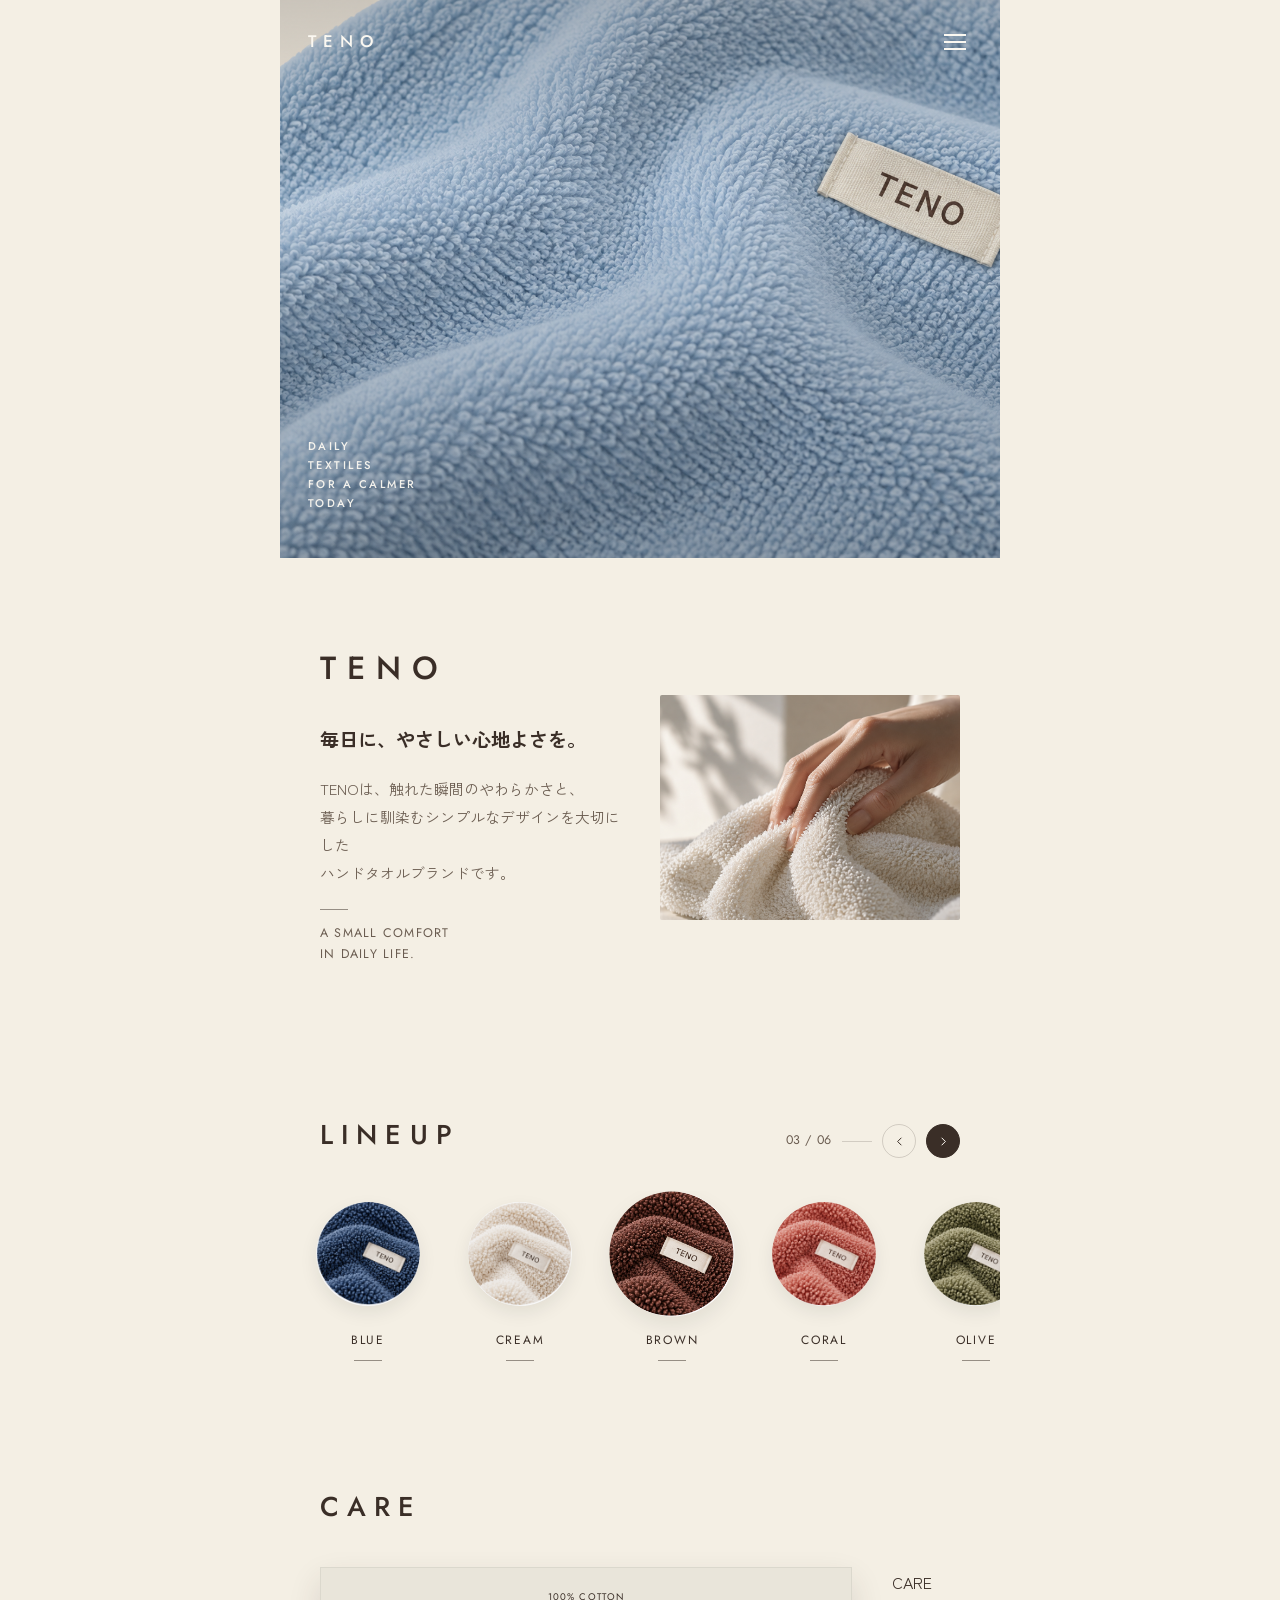
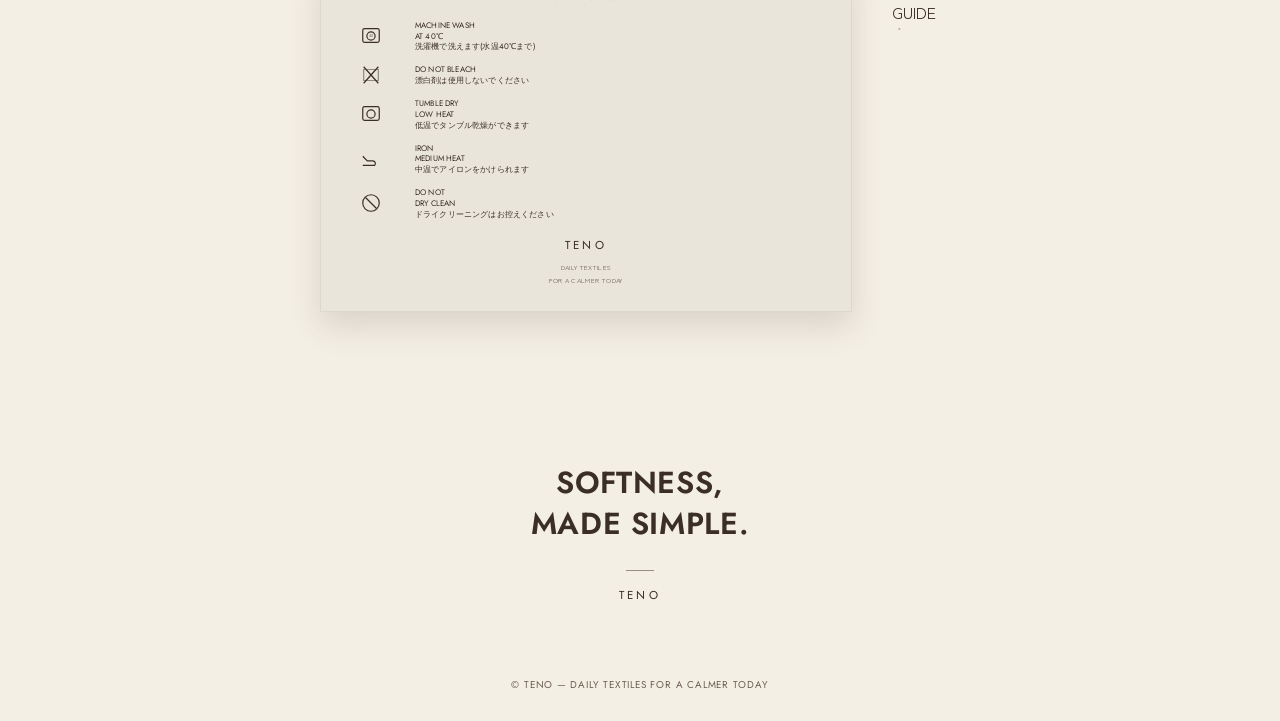
==== index.html @ 8389c8cd "Add files via upload" ====
<!DOCTYPE html>
<html lang="ja">
<head>
<meta charset="UTF-8">
<meta name="viewport" content="width=device-width, initial-scale=1.0">
<title>TENO | DAILY TEXTILES FOR A CALMER TODAY</title>
<link rel="preconnect" href="https://fonts.googleapis.com">
<link rel="preconnect" href="https://fonts.gstatic.com" crossorigin>
<link href="https://fonts.googleapis.com/css2?family=Zen+Kaku+Gothic+New:wght@400;500;700&family=Jost:wght@400;500;600&display=swap" rel="stylesheet">
<link rel="stylesheet" href="style.css">
</head>
<body>

<div class="wrap">

  <!-- HEADER -->
  <header class="site">
    <div class="logo">TENO</div>
    <button class="menu-btn" aria-label="メニューを開く">
      <span></span><span></span><span></span>
    </button>
  </header>

  <!-- HERO -->
  <section class="hero" role="img" aria-label="ブルーのタオルの質感写真">
    <div class="hero-copy">
      <p class="eyebrow-en">DAILY<br>TEXTILES<br>FOR A CALMER<br>TODAY</p>
    </div>
  </section>

  <!-- INTRO -->
  <section class="intro reveal">
    <div>
      <h1>TENO</h1>
      <p class="jp-lead">毎日に、やさしい心地よさを。</p>
      <p class="desc">TENOは、触れた瞬間のやわらかさと、<br>
        暮らしに馴染むシンプルなデザインを大切にした<br>ハンドタオルブランドです。</p>
      <div class="rule"></div>
      <p class="closing-en">A SMALL COMFORT<br>IN DAILY LIFE.</p>
    </div>
    <div class="intro-media">
      <div class="intro-photo" role="img" aria-label="タオルに手を添えている写真"></div>
    </div>
  </section>

  <!-- LINEUP -->
  <section class="lineup">
    <div class="lineup-head reveal">
      <h2>LINEUP</h2>
      <div class="lineup-nav">
        <span class="lineup-count" id="lineupCount">01 / 04</span>
        <span class="nav-dash"></span>
        <button class="nav-btn prev" id="prevBtn" aria-label="前の商品">
          <svg viewBox="0 0 24 24" fill="none" stroke="currentColor" stroke-width="1.6"><path d="M15 6l-6 6 6 6"/></svg>
        </button>
        <button class="nav-btn next" id="nextBtn" aria-label="次の商品">
          <svg viewBox="0 0 24 24" fill="none" stroke="currentColor" stroke-width="1.6"><path d="M9 6l6 6-6 6"/></svg>
        </button>
      </div>
    </div>

    <div class="lineup-track" id="lineupTrack">
      <div class="lineup-item active" data-index="0">
        <div class="swatch" style="background-image:url(image/blue.png)"></div>
        <div class="name">BLUE</div>
        <div class="rule"></div>
      </div>
      <div class="lineup-item" data-index="1">
        <div class="swatch" style="background-image:url(image/cream.png)"></div>
        <div class="name">CREAM</div>
        <div class="rule"></div>
      </div>
      <div class="lineup-item" data-index="2">
        <div class="swatch" style="background-image:url(image/brown.png)"></div>
        <div class="name">BROWN</div>
        <div class="rule"></div>
      </div>
      <div class="lineup-item" data-index="3">
        <div class="swatch" style="background-image:url(image/coral.png)"></div>
        <div class="name">CORAL</div>
        <div class="rule"></div>
      </div>
        <div class="lineup-item" data-index="4">
        <div class="swatch" style="background-image:url(image/olive.png)"></div>
        <div class="name">OLIVE</div>
        <div class="rule"></div>
      </div>
        <div class="lineup-item" data-index="5">
        <div class="swatch" style="background-image:url(image/yellow.png)"></div>
        <div class="name">YELLOW</div>
        <div class="rule"></div>
      </div>

    </div>
  </section>

  <!-- CARE -->
  <section class="care">
    <div class="care-head reveal">
      <h2>CARE</h2>
    </div>

    <div class="care-body reveal">
      <div class="wash-tag">
        <div class="cotton">100% COTTON</div>

        <div class="wash-row">
          <svg viewBox="0 0 24 24" fill="none" stroke="currentColor" stroke-width="1.3"><rect x="3" y="4" width="18" height="15" rx="2"/><circle cx="12" cy="12" r="4.5"/><text x="12" y="13.5" font-size="4.5" text-anchor="middle" fill="currentColor" stroke="none">40</text></svg>
          <div class="wtext">MACHINE WASH<br>AT 40℃<br>洗濯機で洗えます(水温40℃まで)</div>
        </div>
        <div class="wash-row">
          <svg viewBox="0 0 24 24" fill="none" stroke="currentColor" stroke-width="1.3"><path d="M4 3l16 18M20 3L4 21"/><path d="M4 6h16v12H4z" opacity="0.5"/></svg>
          <div class="wtext">DO NOT BLEACH<br>漂白剤は使用しないでください</div>
        </div>
        <div class="wash-row">
          <svg viewBox="0 0 24 24" fill="none" stroke="currentColor" stroke-width="1.3"><rect x="3" y="4" width="18" height="15" rx="2"/><circle cx="12" cy="12" r="4.5"/></svg>
          <div class="wtext">TUMBLE DRY<br>LOW HEAT<br>低温でタンブル乾燥ができます</div>
        </div>
        <div class="wash-row">
          <svg viewBox="0 0 24 24" fill="none" stroke="currentColor" stroke-width="1.3"><path d="M3 19h13a3 3 0 0 0-2-5H8L3 9"/></svg>
          <div class="wtext">IRON<br>MEDIUM HEAT<br>中温でアイロンをかけられます</div>
        </div>
        <div class="wash-row">
          <svg viewBox="0 0 24 24" fill="none" stroke="currentColor" stroke-width="1.3"><circle cx="12" cy="12" r="9"/><path d="M6 6l12 12"/></svg>
          <div class="wtext">DO NOT<br>DRY CLEAN<br>ドライクリーニングはお控えください</div>
        </div>

        <div class="brand">
          <div class="b1">TENO</div>
          <div class="b2">DAILY TEXTILES<br>FOR A CALMER TODAY</div>
        </div>
      </div>

    <a class="care-guide reveal" href="#">
      CARE GUIDE
      <svg viewBox="0 0 24 24" fill="none" stroke="currentColor" stroke-width="1.6"><path d="M5 12h14M13 6l6 6-6 6"/></svg>
    </a>
  </section>

  <!-- CLOSING -->
  <section class="closing reveal">
    <h2>SOFTNESS,<br>MADE SIMPLE.</h2>
    <div class="rule" style="margin:0 auto 14px;"></div>
    <p class="foot-brand"><span class="b">TENO</span></p>
  </section>

  <footer class="legal">© TENO — DAILY TEXTILES FOR A CALMER TODAY</footer>
</div>

</body>
<script src="script.js"></script>

</html>
---- style.css ----
/* ============ TOKENS ============ */
  :root{
    --cream:      #F4EFE4;
    --cream-2:    #ECE4D3;
    --ink:        #3A2E27;
    --ink-soft:   #6B5D51;
    --blue:       #9DB7D1;
    --blue-deep:  #7C9DBE;
    --brown:      #6B4A38;
    --stripe-navy:#232C3B;
    --paper:      #FBF8F1;
    --line:       rgba(58,46,39,0.18);

    --font-display: 'Jost', sans-serif;
    --font-jp: 'Zen Kaku Gothic New', 'Jost', sans-serif;

    --wave-shift: 0px;
    color-scheme: light dark;
  }

  /* Brand identity is intentional and stays constant across OS themes;
     we still declare tokens under dark scheme per platform convention,
     and pin an explicit page background either way. */
  @media (prefers-color-scheme: dark){
    :root:not([data-theme="light"]){
      --cream:      #F4EFE4;
      --cream-2:    #ECE4D3;
      --ink:        #3A2E27;
      --paper:      #FBF8F1;
    }
  }
  :root[data-theme="dark"]{
    --cream:      #F4EFE4;
    --cream-2:    #ECE4D3;
    --ink:        #3A2E27;
    --paper:      #FBF8F1;
  }

  *{ box-sizing: border-box; }
  html{ scroll-behavior: smooth; }
  @media (prefers-reduced-motion: reduce){
    html{ scroll-behavior: auto; }
  }

  body{
    margin:0;
    background: var(--cream);
    color: var(--ink);
    font-family: var(--font-jp);
    line-height: 1.9;
    overflow-x: hidden;
  }

  img, svg{ max-width:100%; display:block; }

  .wrap{
    max-width: 560px;
    margin: 0 auto;
    position: relative;
  }

  a{ color: inherit; text-decoration: none; }

  .eyebrow-en{
    font-family: var(--font-display);
    letter-spacing: 0.22em;
    font-size: 0.7rem;
    font-weight: 500;
  }

  /* ============ REVEAL ON SCROLL ============ */
  .reveal{
    opacity: 0;
    transform: translateY(18px);
    transition: opacity 0.8s ease, transform 0.8s ease;
  }
  .reveal.is-visible{
    opacity: 1;
    transform: translateY(0);
  }
  @media (prefers-reduced-motion: reduce){
    .reveal{ opacity:1; transform:none; transition:none; }
  }
  .reveal-stagger > *{
    opacity: 0;
    transform: translateY(12px);
    transition: opacity 0.6s ease, transform 0.6s ease;
  }
  .reveal-stagger.is-visible > *{
    opacity: 1;
    transform: translateY(0);
  }
  @media (prefers-reduced-motion: reduce){
    .reveal-stagger > *{ opacity:1; transform:none; transition:none; }
  }

  /* ============ HEADER ============ */
  header.site{
    position: absolute;
    top: 0; left: 0; right: 0;
    z-index: 5;
    display:flex;
    align-items:center;
    justify-content: space-between;
    padding: 26px 28px;
  }
  .logo{
    font-family: var(--font-display);
    letter-spacing: 0.42em;
    font-size: 1.05rem;
    font-weight: 500;
    color: var(--paper);
  }
  .menu-btn{
    display:flex;
    flex-direction: column;
    gap: 5px;
    background:none;
    border:none;
    cursor:pointer;
    padding: 6px;
  }
  .menu-btn span{
    width: 22px;
    height: 2px;
    background: var(--paper);
    display:block;
  }

  /* ============ HERO ============ */
  .hero{
    position: relative;
    height: 62vh;
    min-height: 420px;
    overflow: hidden;
    background: url(image/hero.png) center/cover;
  }
  .hero::after{
    content:"";
    position:absolute; inset:0;
    background: linear-gradient(180deg, rgba(0,0,0,0.18) 0%, rgba(0,0,0,0.02) 35%, rgba(0,0,0,0.22) 100%);
  }
  .hero-copy{
    position:absolute;
    left: 28px;
    bottom: 34px;
    z-index: 2;
    color: var(--paper);
  }
  .hero-copy .eyebrow-en{
    line-height: 1.7;
    opacity: 0.95;
  }
  .hero-tag{
    position:absolute;
    right: 30px;
    top: 40%;
    z-index: 2;
    background: var(--paper);
    color: var(--ink);
    padding: 10px 22px;
    font-family: var(--font-display);
    letter-spacing: 0.3em;
    font-size: 0.78rem;
    box-shadow: 0 10px 24px rgba(0,0,0,0.22);
    transform: rotate(-6deg);
  }

  /* ============ INTRO ============ */
  .intro{
    padding: 56px 28px 48px;
  }
  .intro h1{
    font-family: var(--font-display);
    letter-spacing: 0.34em;
    font-size: 2rem;
    font-weight: 500;
    margin: 0 0 22px;
  }
  .intro .jp-lead{
    font-size: 1.2rem;
    font-weight: 700;
    margin: 0 0 18px;
  }
  .intro p.desc{
    font-size: 0.92rem;
    color: var(--ink-soft);
    margin: 0 0 22px;
    max-width: 50ch;
  }
  .rule{
    width: 28px;
    height: 1px;
    background: var(--ink);
    margin: 0 0 4px;
    opacity: 0.5;
  }
  .intro .closing-en{
    font-family: var(--font-display);
    font-size: 0.78rem;
    letter-spacing: 0.1em;
    color: var(--ink-soft);
    line-height: 1.7;
  }
  .intro-media{
    margin-top: 34px;
    position: relative;
  }
  .intro-photo{
    aspect-ratio: 4/3;
    border-radius: 2px;
    background: url(image/hand.png) center/cover;
  }
  .intro-photo::before{
    content:"";
  }

  /* ============ LINEUP ============ */
  .lineup{
    padding: 52px 0 40px;
  }
  .lineup-head{
    display:flex;
    align-items: baseline;
    justify-content: space-between;
    padding: 0 28px;
    margin-bottom: 30px;
  }
  .lineup h2, .care h2{
    font-family: var(--font-display);
    letter-spacing: 0.3em;
    font-size: 1.7rem;
    font-weight: 500;
    margin: 0;
  }
  .lineup-nav{
    display:flex;
    align-items:center;
    gap: 10px;
  }
  .lineup-count{
    font-family: var(--font-display);
    font-size: 0.78rem;
    letter-spacing: 0.05em;
    color: var(--ink-soft);
    min-width: 46px;
  }
  .nav-dash{
    width: 30px; height: 1px;
    background: var(--line);
  }
  .nav-btn{
    width: 34px; height: 34px;
    border-radius: 50%;
    border: 1px solid var(--line);
    background: transparent;
    display:flex; align-items:center; justify-content:center;
    cursor:pointer;
    color: var(--ink);
    transition: background 0.2s ease, color 0.2s ease, border-color 0.2s ease;
  }
  .nav-btn.next{
    background: var(--ink);
    border-color: var(--ink);
    color: var(--paper);
  }
  .nav-btn:disabled{ opacity: 0.35; cursor: default; }
  .nav-btn svg{ width: 15px; height: 15px; }

  .lineup-track{
    display:flex;
    gap: 34px;
    overflow-x: auto;
    padding: 4px 28px 10px;
    scrollbar-width: none;
    cursor: grab;
  }
  .lineup-track:active{ cursor: grabbing; }
  .lineup-track::-webkit-scrollbar{ display:none; }

  .lineup-item{
    flex: 0 0 auto;
    text-align:center;
    width: 118px;
  }
  .swatch{
    width: 118px;
    height: 118px;
    border-radius: 50%;
    position: relative;
    margin-bottom: 16px;
    transform: scale(0.88);
    filter: saturate(0.75) brightness(0.98);
    transition: transform 0.35s ease, filter 0.35s ease;
    overflow: hidden;
    box-shadow: 0 8px 20px rgba(0,0,0,0.08);
    background-size: cover;
    background-position: center;
    background-color: var(--cream-2); /* shows briefly while the photo loads */
  }
  .lineup-item.active .swatch{
    transform: scale(1.06);
    filter: saturate(1) brightness(1);
  }
  .lineup-item .name{
    font-family: var(--font-display);
    font-size: 0.75rem;
    letter-spacing: 0.14em;
  }
  .lineup-item .rule{ margin: 8px auto 0; }

  /* ============ CARE ============ */
  .care{
    padding: 58px 28px 60px;
  }
  .care-head{
    display:flex;
    justify-content: space-between;
    align-items: flex-start;
    margin-bottom: 34px;
    gap: 16px;
  }
  .care-head .jp-note{
    font-size: 0.92rem;
    text-align: right;
    line-height: 1.9;
  }
  .care-body{
    display:flex;
    gap: 22px;
    align-items: flex-start;
  }
  .wash-tag{
    flex: 0 0 532px;
    background: #E9E5DA;
    border: 1px solid rgba(0,0,0,0.06);
    padding: 20px 14px 24px;
    box-shadow: 0 14px 30px rgba(58,46,39,0.14);
  }
  .wash-tag .cotton{
    font-family: var(--font-display);
    font-size: 0.6rem;
    letter-spacing: 0.12em;
    text-align:center;
    margin-bottom: 14px;
  }
  .wash-row{
    display:flex;
    align-items:center;
    gap: 8px;
    margin-bottom: 12px;
  }
  .wash-row svg{ width: 72px; height: 22px; flex: 0 0 auto; }
  .wash-row .wtext{
    font-family: var(--font-display);
    font-size: 0.5rem;
    letter-spacing: 0.02em;
    line-height: 1.35;
  }
  .wash-tag .brand{
    text-align:center;
    margin-top: 16px;
  }
  .wash-tag .brand .b1{
    font-family: var(--font-display);
    letter-spacing: 0.28em;
    font-size: 0.72rem;
  }
  .wash-tag .brand .b2{
    font-size: 0.42rem;
    letter-spacing: 0.05em;
    color: var(--ink-soft);
    margin-top: 4px;
  }

  .care-guide svg{ width: 14px; height: 4px; }

  /* ============ CLOSING  ============ */
  .closing{
    position: relative;
    padding: 70px 28px 0;
    text-align: center;
    overflow: hidden;
  }
  .closing h2{
    font-family: var(--font-display);
    font-weight: 600;
    letter-spacing: 0.02em;
    font-size: 1.9rem;
    line-height: 1.35;
    margin: 0 0 26px;
  }
  .closing .foot-brand{
    font-family: var(--font-display);
    font-size: 0.72rem;
    letter-spacing: 0.14em;
    color: var(--ink-soft);
  }
  .closing .foot-brand .b{
    letter-spacing: 0.3em;
    display:block;
    margin-bottom: 6px;
    color: var(--ink);
  }

  footer.legal{
    background: var(--cream);
    text-align:center;
    padding: 58px 0 26px;
    font-family: var(--font-display);
    font-size: 0.62rem;
    letter-spacing: 0.08em;
    color: var(--ink-soft);
  }

  @media (min-width: 720px){
    .wrap{ max-width: 720px; }
    .intro{ display:grid; grid-template-columns: 1fr 1fr; gap: 40px; align-items:center; padding: 80px 40px; }
    .intro-media{ margin-top:0; }
    .lineup-head, .lineup-track, .scroll-hint{ padding-left: 40px; padding-right: 40px; }
    .care{ padding: 70px 40px 80px; }
    .care-body{ gap: 40px; }
  }
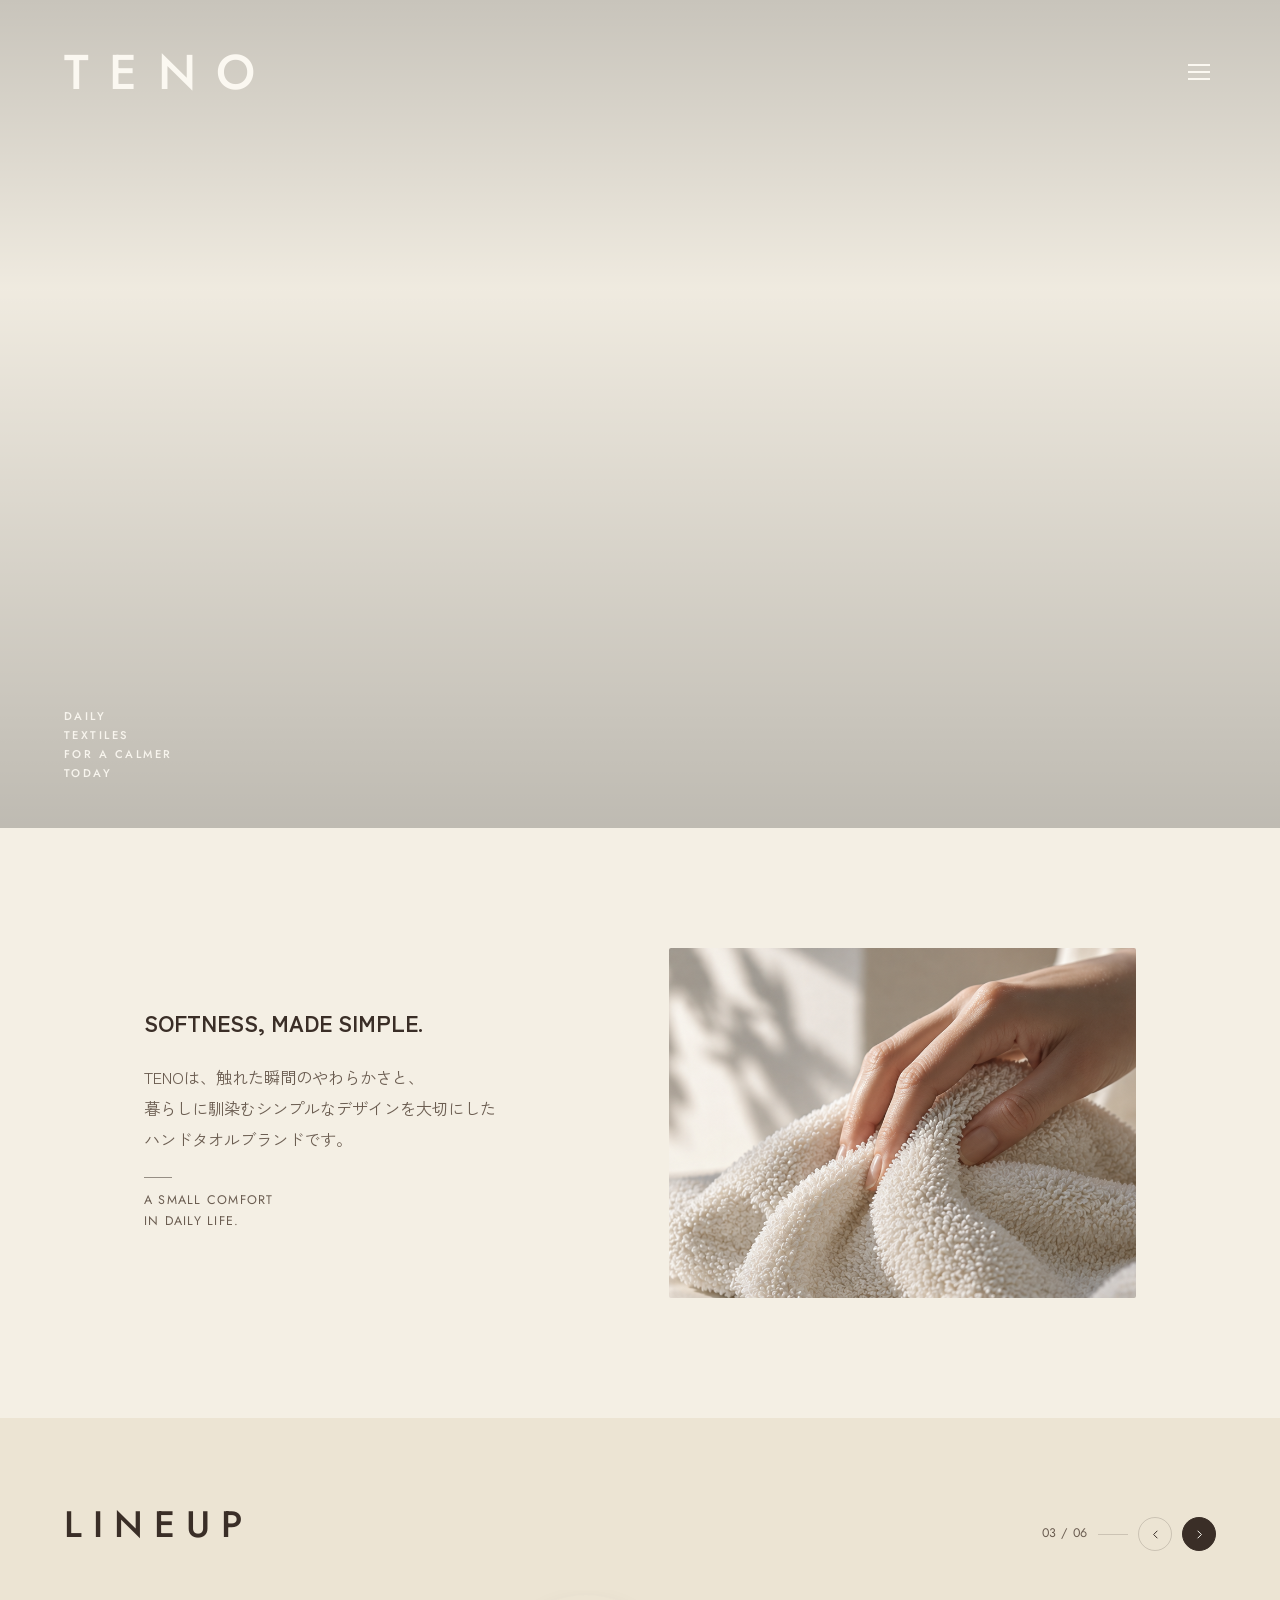
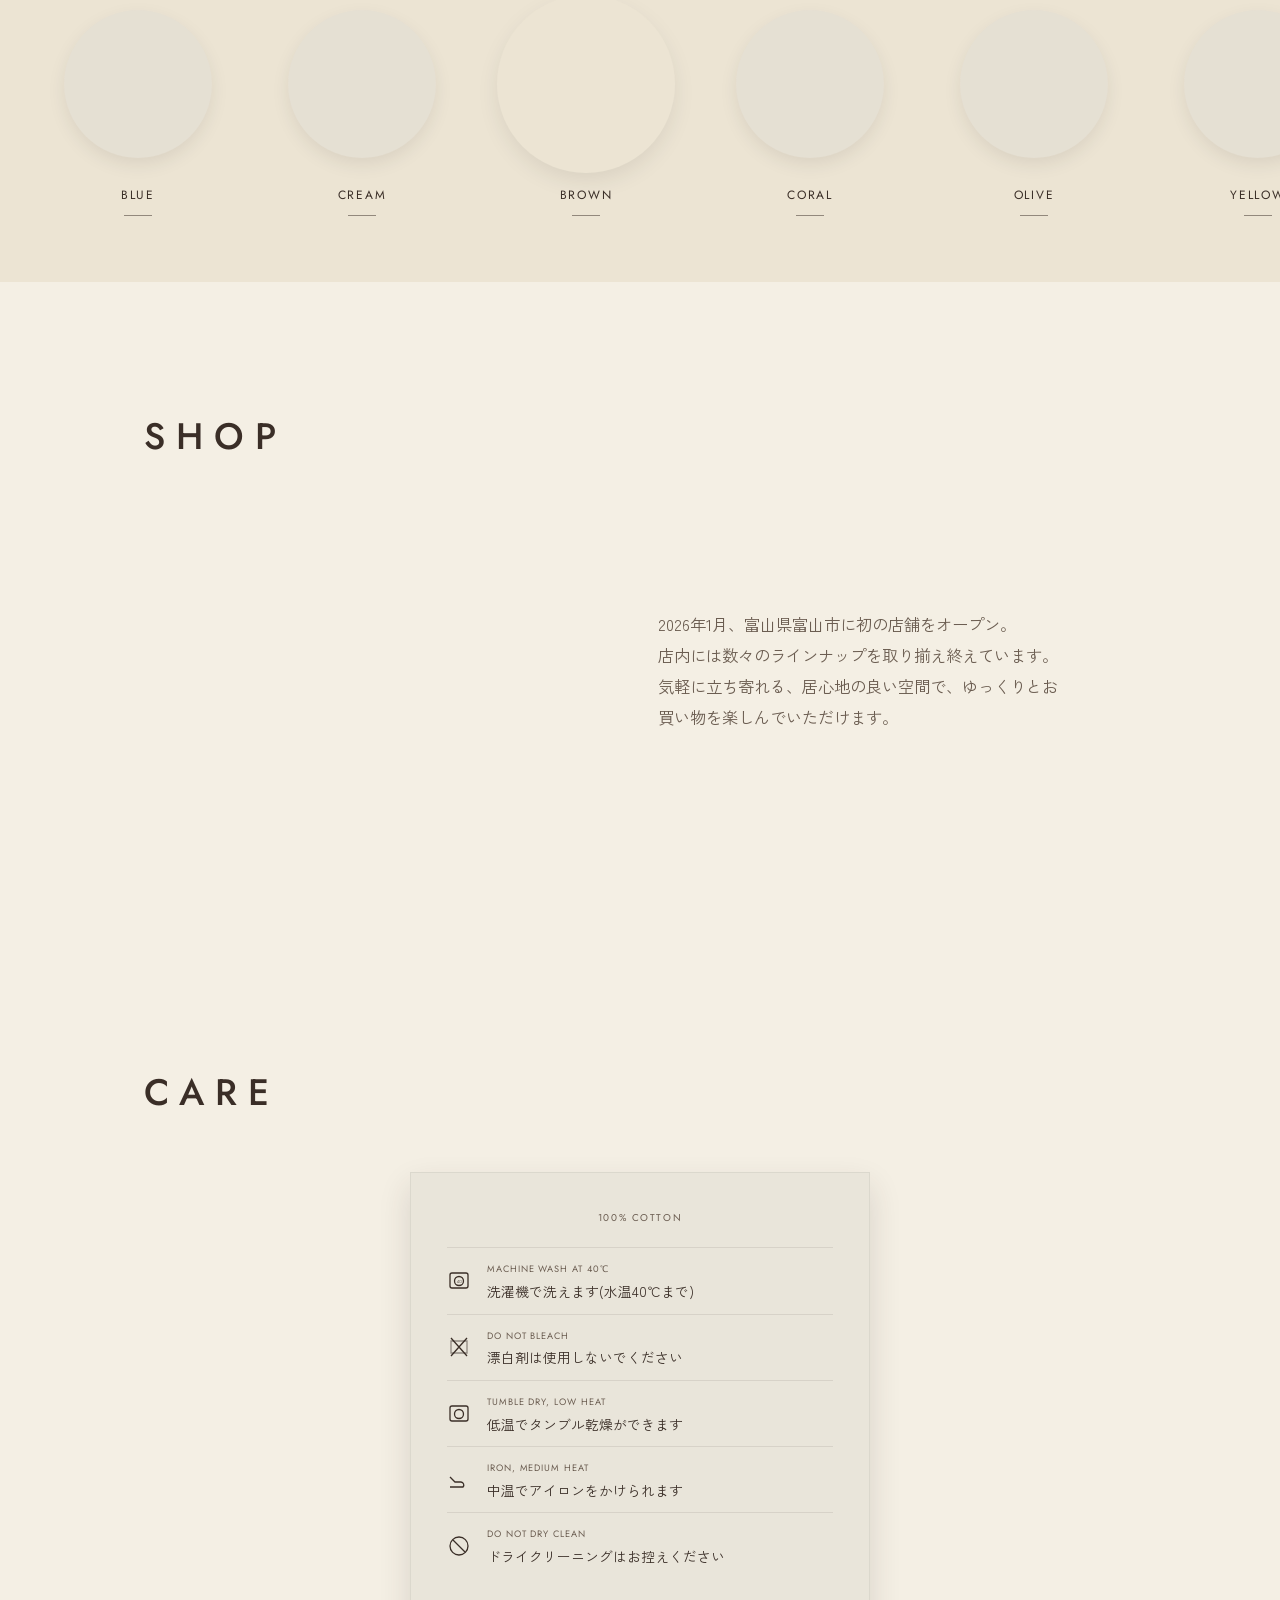
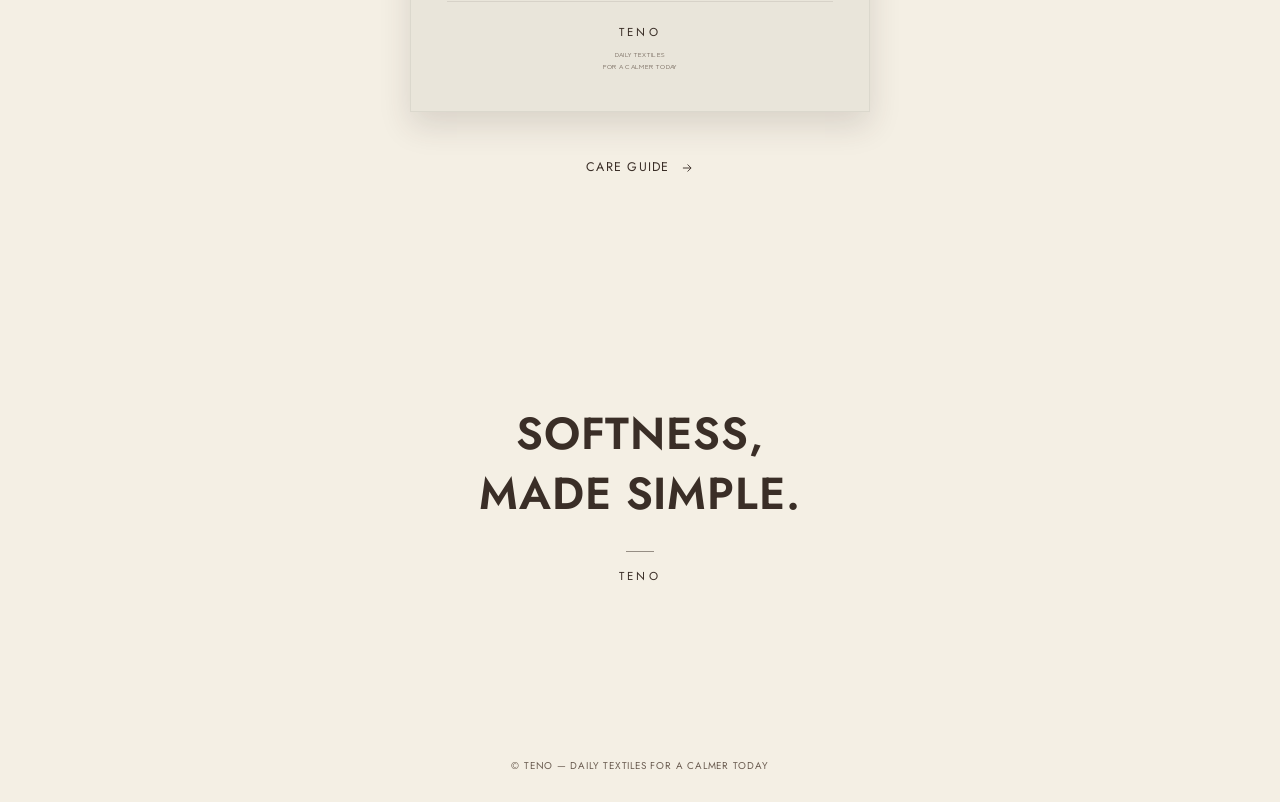
==== commit 748e57c3: "Add files via upload" ====
--- a/index.html
+++ b/index.html
@@ -1,17 +1,19 @@
 <!DOCTYPE html>
 <html lang="ja">
+
 <head>
-<meta charset="UTF-8">
-<meta name="viewport" content="width=device-width, initial-scale=1.0">
-<title>TENO | DAILY TEXTILES FOR A CALMER TODAY</title>
-<link rel="preconnect" href="https://fonts.googleapis.com">
-<link rel="preconnect" href="https://fonts.gstatic.com" crossorigin>
-<link href="https://fonts.googleapis.com/css2?family=Zen+Kaku+Gothic+New:wght@400;500;700&family=Jost:wght@400;500;600&display=swap" rel="stylesheet">
-<link rel="stylesheet" href="style.css">
+  <meta charset="UTF-8">
+  <meta name="viewport" content="width=device-width, initial-scale=1.0">
+  <title>TENO | DAILY TEXTILES FOR A CALMER TODAY</title>
+  <link rel="preconnect" href="https://fonts.googleapis.com">
+  <link rel="preconnect" href="https://fonts.gstatic.com" crossorigin>
+  <link
+    href="https://fonts.googleapis.com/css2?family=Zen+Kaku+Gothic+New:wght@400;500;700&family=Jost:wght@400;500;600&display=swap"
+    rel="stylesheet">
+  <link rel="stylesheet" href="style.css">
 </head>
+
 <body>
-
-<div class="wrap">
 
   <!-- HEADER -->
   <header class="site">
@@ -30,16 +32,17 @@
 
   <!-- INTRO -->
   <section class="intro reveal">
-    <div>
-      <h1>TENO</h1>
-      <p class="jp-lead">毎日に、やさしい心地よさを。</p>
-      <p class="desc">TENOは、触れた瞬間のやわらかさと、<br>
-        暮らしに馴染むシンプルなデザインを大切にした<br>ハンドタオルブランドです。</p>
-      <div class="rule"></div>
-      <p class="closing-en">A SMALL COMFORT<br>IN DAILY LIFE.</p>
-    </div>
-    <div class="intro-media">
-      <div class="intro-photo" role="img" aria-label="タオルに手を添えている写真"></div>
+    <div class="inner intro-inner">
+      <div>
+        <p class="jp-lead">SOFTNESS, MADE SIMPLE.</p>
+        <p class="desc">TENOは、触れた瞬間のやわらかさと、<br>
+          暮らしに馴染むシンプルなデザインを大切にした<br>ハンドタオルブランドです。</p>
+        <div class="rule"></div>
+        <p class="closing-en">A SMALL COMFORT<br>IN DAILY LIFE.</p>
+      </div>
+      <div class="intro-media">
+        <div class="intro-photo" role="img" aria-label="タオルに手を添えている写真"></div>
+      </div>
     </div>
   </section>
 
@@ -51,103 +54,149 @@
         <span class="lineup-count" id="lineupCount">01 / 04</span>
         <span class="nav-dash"></span>
         <button class="nav-btn prev" id="prevBtn" aria-label="前の商品">
-          <svg viewBox="0 0 24 24" fill="none" stroke="currentColor" stroke-width="1.6"><path d="M15 6l-6 6 6 6"/></svg>
+          <svg viewBox="0 0 24 24" fill="none" stroke="currentColor" stroke-width="1.6">
+            <path d="M15 6l-6 6 6 6" />
+          </svg>
         </button>
         <button class="nav-btn next" id="nextBtn" aria-label="次の商品">
-          <svg viewBox="0 0 24 24" fill="none" stroke="currentColor" stroke-width="1.6"><path d="M9 6l6 6-6 6"/></svg>
+          <svg viewBox="0 0 24 24" fill="none" stroke="currentColor" stroke-width="1.6">
+            <path d="M9 6l6 6-6 6" />
+          </svg>
         </button>
       </div>
     </div>
 
     <div class="lineup-track" id="lineupTrack">
       <div class="lineup-item active" data-index="0">
-        <div class="swatch" style="background-image:url(image/blue.png)"></div>
+        <div class="swatch" style="background-image:url(image/blue2.png)"></div>
         <div class="name">BLUE</div>
         <div class="rule"></div>
       </div>
       <div class="lineup-item" data-index="1">
-        <div class="swatch" style="background-image:url(image/cream.png)"></div>
+        <div class="swatch" style="background-image:url(image/cream2.png)"></div>
         <div class="name">CREAM</div>
         <div class="rule"></div>
       </div>
       <div class="lineup-item" data-index="2">
-        <div class="swatch" style="background-image:url(image/brown.png)"></div>
+        <div class="swatch" style="background-image:url(image/brown2.png)"></div>
         <div class="name">BROWN</div>
         <div class="rule"></div>
       </div>
       <div class="lineup-item" data-index="3">
-        <div class="swatch" style="background-image:url(image/coral.png)"></div>
+        <div class="swatch" style="background-image:url(image/pink2.png)"></div>
         <div class="name">CORAL</div>
         <div class="rule"></div>
       </div>
-        <div class="lineup-item" data-index="4">
-        <div class="swatch" style="background-image:url(image/olive.png)"></div>
+      <div class="lineup-item" data-index="4">
+        <div class="swatch" style="background-image:url(image/olive2.png)"></div>
         <div class="name">OLIVE</div>
         <div class="rule"></div>
       </div>
-        <div class="lineup-item" data-index="5">
-        <div class="swatch" style="background-image:url(image/yellow.png)"></div>
+      <div class="lineup-item" data-index="5">
+        <div class="swatch" style="background-image:url(image/yellow2.png)"></div>
         <div class="name">YELLOW</div>
         <div class="rule"></div>
       </div>
-
+    </div>
+  </section>
+
+    <!-- SHOP -->
+  <section class="shop reveal">
+    <div class="inner">
+      <div class="shop-head">
+        <h2>SHOP</h2>
+      </div>
+      <div class="shop-inner">
+        <div class="shop-media">
+          <div class="shop-photo" role="img" aria-label="富山店内の写真"></div>
+        </div>
+        <div class="shop-copy">
+          <p class="desc">2026年1月、富山県富山市に初の店舗をオープン。<br>店内には数々のラインナップを取り揃え終えています。<br>気軽に立ち寄れる、居心地の良い空間で、ゆっくりとお買い物を楽しんでいただけます。</p>
+        </div>
+      </div>
     </div>
   </section>
 
   <!-- CARE -->
   <section class="care">
-    <div class="care-head reveal">
-      <h2>CARE</h2>
-    </div>
-
-    <div class="care-body reveal">
-      <div class="wash-tag">
-        <div class="cotton">100% COTTON</div>
-
-        <div class="wash-row">
-          <svg viewBox="0 0 24 24" fill="none" stroke="currentColor" stroke-width="1.3"><rect x="3" y="4" width="18" height="15" rx="2"/><circle cx="12" cy="12" r="4.5"/><text x="12" y="13.5" font-size="4.5" text-anchor="middle" fill="currentColor" stroke="none">40</text></svg>
-          <div class="wtext">MACHINE WASH<br>AT 40℃<br>洗濯機で洗えます(水温40℃まで)</div>
+    <div class="inner care-inner">
+      <div class="care-head reveal">
+        <h2>CARE</h2>
+      </div>
+
+      <div class="care-body reveal">
+        <div class="wash-tag">
+          <div class="cotton">100% COTTON</div>
+
+          <div class="wash-row">
+            <svg viewBox="0 0 24 24" fill="none" stroke="currentColor" stroke-width="1.3">
+              <rect x="3" y="4" width="18" height="15" rx="2" />
+              <circle cx="12" cy="12" r="4.5" /><text x="12" y="13.5" font-size="4.5" text-anchor="middle"
+                fill="currentColor" stroke="none">40</text>
+            </svg>
+            <div class="wtext"><span class="wtext-en">MACHINE WASH AT 40℃</span><span
+                class="wtext-jp">洗濯機で洗えます(水温40℃まで)</span></div>
+          </div>
+          <div class="wash-row">
+            <svg viewBox="0 0 24 24" fill="none" stroke="currentColor" stroke-width="1.3">
+              <path d="M4 3l16 18M20 3L4 21" />
+              <path d="M4 6h16v12H4z" opacity="0.5" />
+            </svg>
+            <div class="wtext"><span class="wtext-en">DO NOT BLEACH</span><span class="wtext-jp">漂白剤は使用しないでください</span>
+            </div>
+          </div>
+          <div class="wash-row">
+            <svg viewBox="0 0 24 24" fill="none" stroke="currentColor" stroke-width="1.3">
+              <rect x="3" y="4" width="18" height="15" rx="2" />
+              <circle cx="12" cy="12" r="4.5" />
+            </svg>
+            <div class="wtext"><span class="wtext-en">TUMBLE DRY, LOW HEAT</span><span
+                class="wtext-jp">低温でタンブル乾燥ができます</span></div>
+          </div>
+          <div class="wash-row">
+            <svg viewBox="0 0 24 24" fill="none" stroke="currentColor" stroke-width="1.3">
+              <path d="M3 19h13a3 3 0 0 0-2-5H8L3 9" />
+            </svg>
+            <div class="wtext"><span class="wtext-en">IRON, MEDIUM HEAT</span><span
+                class="wtext-jp">中温でアイロンをかけられます</span></div>
+          </div>
+          <div class="wash-row">
+            <svg viewBox="0 0 24 24" fill="none" stroke="currentColor" stroke-width="1.3">
+              <circle cx="12" cy="12" r="9" />
+              <path d="M6 6l12 12" />
+            </svg>
+            <div class="wtext"><span class="wtext-en">DO NOT DRY CLEAN</span><span
+                class="wtext-jp">ドライクリーニングはお控えください</span></div>
+          </div>
+
+          <div class="brand">
+            <div class="b1">TENO</div>
+            <div class="b2">DAILY TEXTILES<br>FOR A CALMER TODAY</div>
+          </div>
         </div>
-        <div class="wash-row">
-          <svg viewBox="0 0 24 24" fill="none" stroke="currentColor" stroke-width="1.3"><path d="M4 3l16 18M20 3L4 21"/><path d="M4 6h16v12H4z" opacity="0.5"/></svg>
-          <div class="wtext">DO NOT BLEACH<br>漂白剤は使用しないでください</div>
-        </div>
-        <div class="wash-row">
-          <svg viewBox="0 0 24 24" fill="none" stroke="currentColor" stroke-width="1.3"><rect x="3" y="4" width="18" height="15" rx="2"/><circle cx="12" cy="12" r="4.5"/></svg>
-          <div class="wtext">TUMBLE DRY<br>LOW HEAT<br>低温でタンブル乾燥ができます</div>
-        </div>
-        <div class="wash-row">
-          <svg viewBox="0 0 24 24" fill="none" stroke="currentColor" stroke-width="1.3"><path d="M3 19h13a3 3 0 0 0-2-5H8L3 9"/></svg>
-          <div class="wtext">IRON<br>MEDIUM HEAT<br>中温でアイロンをかけられます</div>
-        </div>
-        <div class="wash-row">
-          <svg viewBox="0 0 24 24" fill="none" stroke="currentColor" stroke-width="1.3"><circle cx="12" cy="12" r="9"/><path d="M6 6l12 12"/></svg>
-          <div class="wtext">DO NOT<br>DRY CLEAN<br>ドライクリーニングはお控えください</div>
-        </div>
-
-        <div class="brand">
-          <div class="b1">TENO</div>
-          <div class="b2">DAILY TEXTILES<br>FOR A CALMER TODAY</div>
-        </div>
-      </div>
-
-    <a class="care-guide reveal" href="#">
-      CARE GUIDE
-      <svg viewBox="0 0 24 24" fill="none" stroke="currentColor" stroke-width="1.6"><path d="M5 12h14M13 6l6 6-6 6"/></svg>
-    </a>
+
+        <a class="care-guide reveal" href="#">
+          CARE GUIDE
+          <svg viewBox="0 0 24 24" fill="none" stroke="currentColor" stroke-width="1.6">
+            <path d="M5 12h14M13 6l6 6-6 6" />
+          </svg>
+        </a>
+      </div>
+    </div>
   </section>
 
   <!-- CLOSING -->
   <section class="closing reveal">
-    <h2>SOFTNESS,<br>MADE SIMPLE.</h2>
-    <div class="rule" style="margin:0 auto 14px;"></div>
-    <p class="foot-brand"><span class="b">TENO</span></p>
+    <div class="inner closing-inner">
+      <h2>SOFTNESS,<br>MADE SIMPLE.</h2>
+      <div class="rule" style="margin:0 auto 14px;"></div>
+      <p class="foot-brand"><span class="b">TENO</span></p>
+    </div>
   </section>
 
   <footer class="legal">© TENO — DAILY TEXTILES FOR A CALMER TODAY</footer>
-</div>
 
 </body>
 <script src="script.js"></script>
 
-</html>
+</html>
--- a/style.css
+++ b/style.css
@@ -15,7 +15,16 @@
     --font-jp: 'Zen Kaku Gothic New', 'Jost', sans-serif;
 
     --wave-shift: 0px;
+    --edge-pad: 28px;
+    --content-max: 600px;
     color-scheme: light dark;
+  }
+
+  @media (min-width: 720px){
+    :root{ --edge-pad: 48px; --content-max: 860px; }
+  }
+  @media (min-width: 1080px){
+    :root{ --edge-pad: 64px; --content-max: 1120px; }
   }
 
   /* Brand identity is intentional and stays constant across OS themes;
@@ -53,10 +62,11 @@
 
   img, svg{ max-width:100%; display:block; }
 
-  .wrap{
-    max-width: 560px;
+  .inner{
+    max-width: var(--content-max);
     margin: 0 auto;
-    position: relative;
+    padding-left: var(--edge-pad);
+    padding-right: var(--edge-pad);
   }
 
   a{ color: inherit; text-decoration: none; }
@@ -102,12 +112,12 @@
     display:flex;
     align-items:center;
     justify-content: space-between;
-    padding: 26px 28px;
+    padding: 26px var(--edge-pad);
   }
   .logo{
     font-family: var(--font-display);
     letter-spacing: 0.42em;
-    font-size: 1.05rem;
+    font-size: 3.05rem;
     font-weight: 500;
     color: var(--paper);
   }
@@ -128,13 +138,14 @@
   }
 
   /* ============ HERO ============ */
-  .hero{
-    position: relative;
-    height: 62vh;
-    min-height: 420px;
-    overflow: hidden;
-    background: url(image/hero.png) center/cover;
-  }
+.hero{
+  position: relative;
+  height: 92vh;
+  min-height: 420px;
+  overflow: hidden;
+  background: url(image/hero2.png) center/cover;
+}
+
   .hero::after{
     content:"";
     position:absolute; inset:0;
@@ -142,7 +153,7 @@
   }
   .hero-copy{
     position:absolute;
-    left: 28px;
+    left: var(--edge-pad);
     bottom: 34px;
     z-index: 2;
     color: var(--paper);
@@ -168,7 +179,7 @@
 
   /* ============ INTRO ============ */
   .intro{
-    padding: 56px 28px 48px;
+    padding: 56px 0 48px;
   }
   .intro h1{
     font-family: var(--font-display);
@@ -178,7 +189,7 @@
     margin: 0 0 22px;
   }
   .intro .jp-lead{
-    font-size: 1.2rem;
+    font-size: 1.7rem;
     font-weight: 700;
     margin: 0 0 18px;
   }
@@ -218,15 +229,16 @@
   /* ============ LINEUP ============ */
   .lineup{
     padding: 52px 0 40px;
+    background: var(--cream-2);
   }
   .lineup-head{
     display:flex;
     align-items: baseline;
     justify-content: space-between;
-    padding: 0 28px;
+    padding: 0 var(--edge-pad);
     margin-bottom: 30px;
   }
-  .lineup h2, .care h2{
+  .lineup h2, .care h2, .shop h2{
     font-family: var(--font-display);
     letter-spacing: 0.3em;
     font-size: 1.7rem;
@@ -271,7 +283,7 @@
     display:flex;
     gap: 34px;
     overflow-x: auto;
-    padding: 4px 28px 10px;
+    padding: 10px var(--edge-pad) 10px;
     scrollbar-width: none;
     cursor: grab;
   }
@@ -302,6 +314,13 @@
     transform: scale(1.06);
     filter: saturate(1) brightness(1);
   }
+  @media (hover: hover) and (pointer: fine){
+    .swatch:hover{
+      transform: scale(1.14);
+      filter: saturate(1) brightness(1.02);
+      transition: transform 0.28s ease, filter 0.28s ease;
+    }
+  }
   .lineup-item .name{
     font-family: var(--font-display);
     font-size: 0.75rem;
@@ -309,57 +328,88 @@
   }
   .lineup-item .rule{ margin: 8px auto 0; }
 
+    /* ============ SHOP ============ */
+  .shop{
+    padding: 56px 0 48px;
+  }
+  .shop-head{
+    margin-bottom: 24px;
+  }
+  .shop-media{
+    position: relative;
+  }
+  .shop-photo{
+    aspect-ratio: 4 / 3;
+    border-radius: 2px;
+    background: url(image/shop.png) center 30% / cover;
+  }
+  .shop-copy{
+    margin-top: 24px;
+  }
+  .shop p.desc{
+    font-size: 0.92rem;
+    color: var(--ink-soft);
+    margin: 0;
+    max-width: 50ch;
+  }
+
   /* ============ CARE ============ */
   .care{
-    padding: 58px 28px 60px;
+    padding: 58px 0 60px;
   }
   .care-head{
-    display:flex;
-    justify-content: space-between;
-    align-items: flex-start;
     margin-bottom: 34px;
-    gap: 16px;
-  }
-  .care-head .jp-note{
-    font-size: 0.92rem;
-    text-align: right;
-    line-height: 1.9;
   }
   .care-body{
-    display:flex;
-    gap: 22px;
-    align-items: flex-start;
+    display: flex;
+    flex-direction: column;
+    align-items: center;
   }
   .wash-tag{
-    flex: 0 0 532px;
+    width: 100%;
+    max-width: 400px;
     background: #E9E5DA;
     border: 1px solid rgba(0,0,0,0.06);
-    padding: 20px 14px 24px;
+    padding: 28px 26px 30px;
     box-shadow: 0 14px 30px rgba(58,46,39,0.14);
   }
   .wash-tag .cotton{
     font-family: var(--font-display);
-    font-size: 0.6rem;
-    letter-spacing: 0.12em;
+    font-size: 0.62rem;
+    letter-spacing: 0.16em;
     text-align:center;
-    margin-bottom: 14px;
+    margin-bottom: 20px;
+    color: var(--ink-soft);
   }
   .wash-row{
     display:flex;
     align-items:center;
-    gap: 8px;
-    margin-bottom: 12px;
-  }
-  .wash-row svg{ width: 72px; height: 22px; flex: 0 0 auto; }
+    gap: 16px;
+    padding: 12px 0;
+    border-top: 1px solid rgba(58,46,39,0.1);
+  }
+  .wash-row:first-of-type{ border-top: none; padding-top: 0; }
+  .wash-row svg{ width: 24px; height: 24px; flex: 0 0 auto; color: var(--ink); }
   .wash-row .wtext{
-    font-family: var(--font-display);
-    font-size: 0.5rem;
-    letter-spacing: 0.02em;
-    line-height: 1.35;
+    display: flex;
+    flex-direction: column;
+    gap: 3px;
+  }
+  .wtext-en{
+    font-family: var(--font-display);
+    font-size: 0.58rem;
+    letter-spacing: 0.1em;
+    color: var(--ink-soft);
+  }
+  .wtext-jp{
+    font-size: 0.86rem;
+    line-height: 1.5;
   }
   .wash-tag .brand{
     text-align:center;
-    margin-top: 16px;
+    margin-top: 22px;
+    padding-top: 20px;
+    border-top: 1px solid rgba(58,46,39,0.1);
   }
   .wash-tag .brand .b1{
     font-family: var(--font-display);
@@ -373,12 +423,25 @@
     margin-top: 4px;
   }
 
-  .care-guide svg{ width: 14px; height: 4px; }
+  .care-guide{
+    display: inline-flex;
+    align-items: center;
+    gap: 10px;
+    margin-top: 26px;
+    padding-top: 18px;
+    font-family: var(--font-display);
+    font-size: 0.78rem;
+    letter-spacing: 0.1em;
+    transition: gap 0.2s ease, opacity 0.2s ease;
+  }
+  .care-guide svg{ width: 14px; height: 14px; }
+  .care-guide:hover{ gap: 14px; opacity: 0.7; }
+
 
   /* ============ CLOSING  ============ */
   .closing{
     position: relative;
-    padding: 70px 28px 0;
+    padding: 70px 0 0;
     text-align: center;
     overflow: hidden;
   }
@@ -414,10 +477,45 @@
   }
 
   @media (min-width: 720px){
-    .wrap{ max-width: 720px; }
-    .intro{ display:grid; grid-template-columns: 1fr 1fr; gap: 40px; align-items:center; padding: 80px 40px; }
+    .hero{ min-height: 480px; }
+    .intro-inner{ display:grid; grid-template-columns: 1.1fr 1fr; gap: 56px; align-items:center; }
+    .intro{ padding: 96px 0; }
     .intro-media{ margin-top:0; }
-    .lineup-head, .lineup-track, .scroll-hint{ padding-left: 40px; padding-right: 40px; }
-    .care{ padding: 70px 40px 80px; }
-    .care-body{ gap: 40px; }
+    .intro h1{ font-size: 2.4rem; }
+    .intro p.desc{ font-size: 0.98rem; }
+    .lineup h2, .care h2, .shop h2{ font-size: 2rem; }
+    .lineup-item{ width: 140px; }
+    .swatch{ width: 140px; height: 140px; }
+    .lineup-track{ gap: 44px; }
+    .care{ padding: 88px 0 96px; }
+    .care-head{ margin-bottom: 44px; }
+    .wash-tag{ max-width: 440px; padding: 32px 32px 34px; }
+    .closing{ padding: 96px 0 88px; }
+    .closing h2{ font-size: 2.3rem; }
+    .shop{ padding: 96px 0; }
+    .shop-head{ margin-bottom: 36px; }
+    .shop-inner{ display:grid; grid-template-columns: 1fr 1.1fr; gap: 56px; align-items:center; }
+    .shop-copy{ margin-top: 0; }
+    .shop p.desc{ font-size: 0.98rem; }
+  }
+
+  @media (min-width: 1080px){
+    .hero{ min-height: 560px; }
+    .intro-inner{ grid-template-columns: 1fr 1.05fr; gap: 80px; }
+    .intro{ padding: 120px 0; }
+    .intro h1{ font-size: 2.8rem; letter-spacing: 0.3em; }
+    .intro .jp-lead{ font-size: 1.4rem; }
+    .intro p.desc{ font-size: 1.02rem; }
+    .lineup{ padding: 72px 0 56px; }
+    .lineup h2, .care h2, .shop h2{ font-size: 2.3rem; }
+    .lineup-item{ width: 168px; }
+    .swatch{ width: 168px; height: 168px; }
+    .lineup-track{ gap: 56px; }
+    .care{ padding: 104px 0 112px; }
+    .wash-tag{ max-width: 460px; padding: 36px 36px 38px; }
+    .closing{ padding: 112px 0 100px; }
+    .closing h2{ font-size: 2.8rem; }
+    .shop{ padding: 120px 0; }
+    .shop-inner{ gap: 80px; }
+    .shop p.desc{ font-size: 1.02rem; }
   }
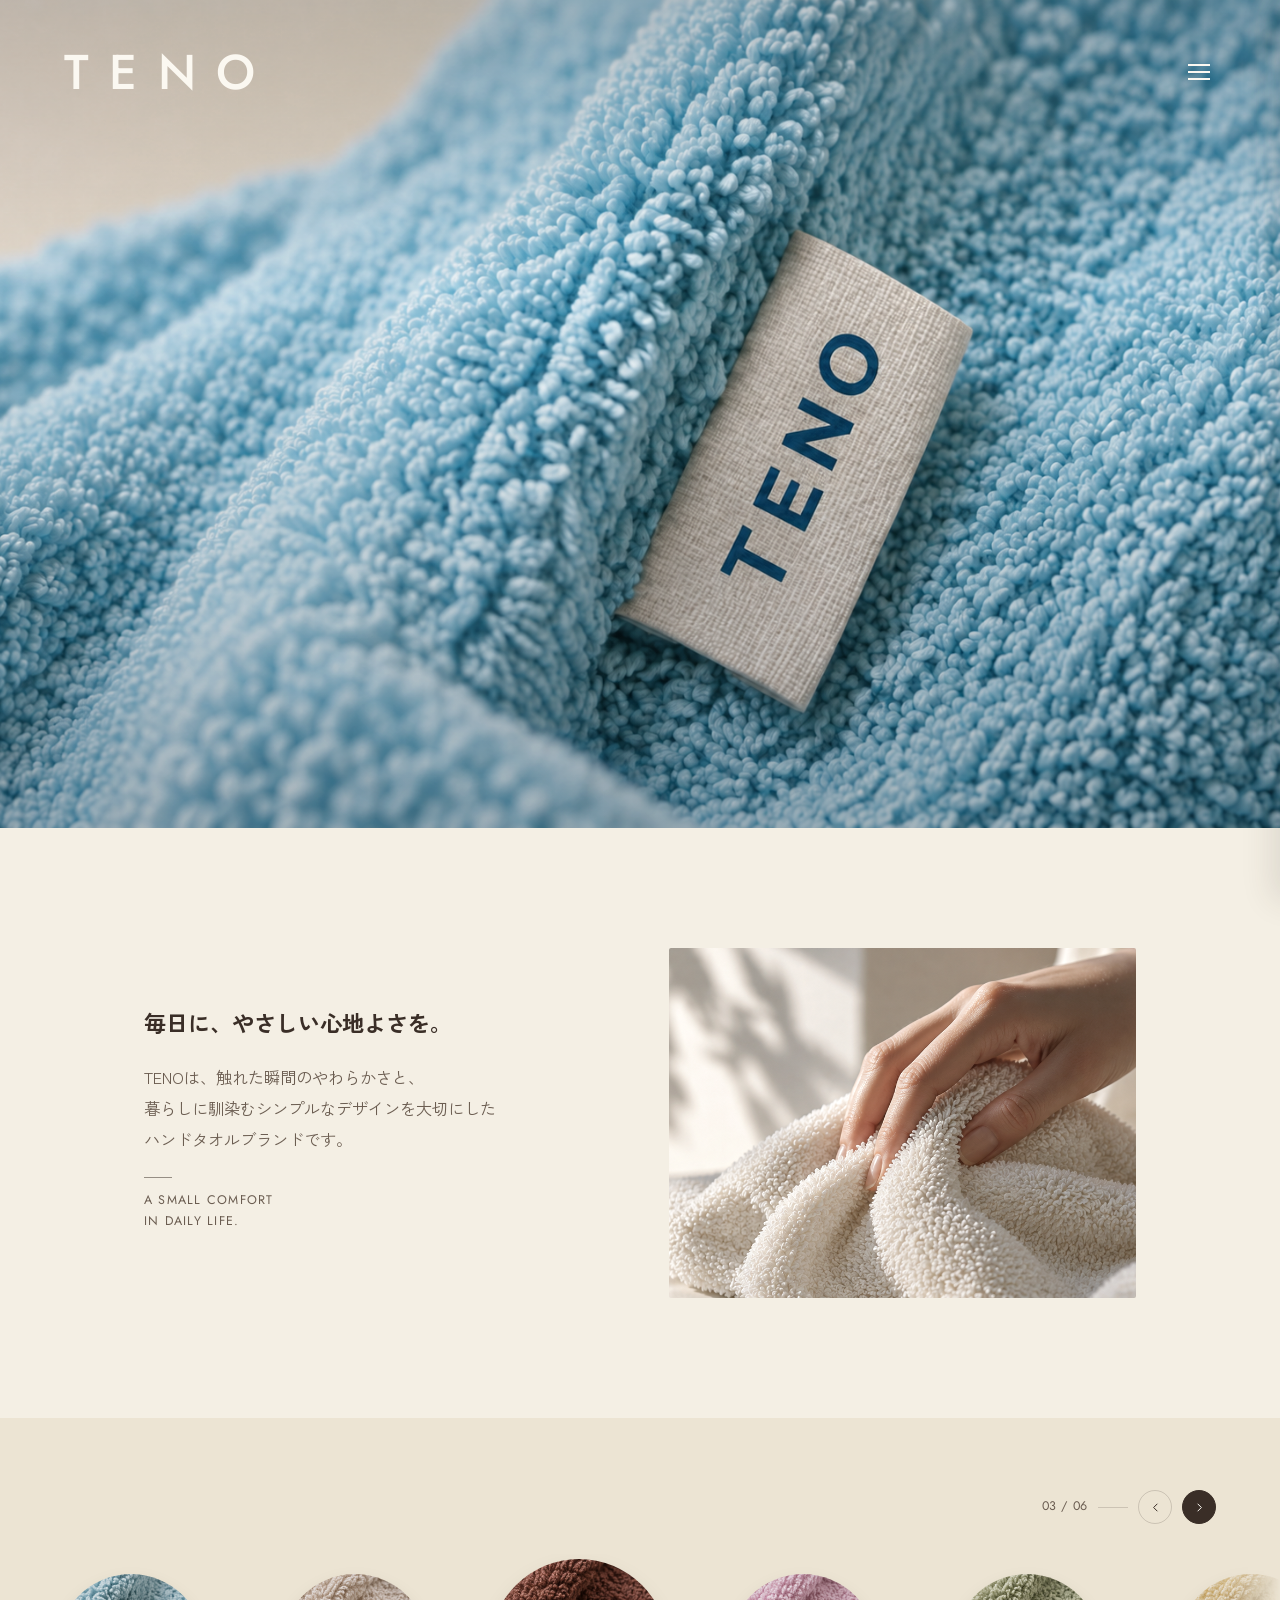
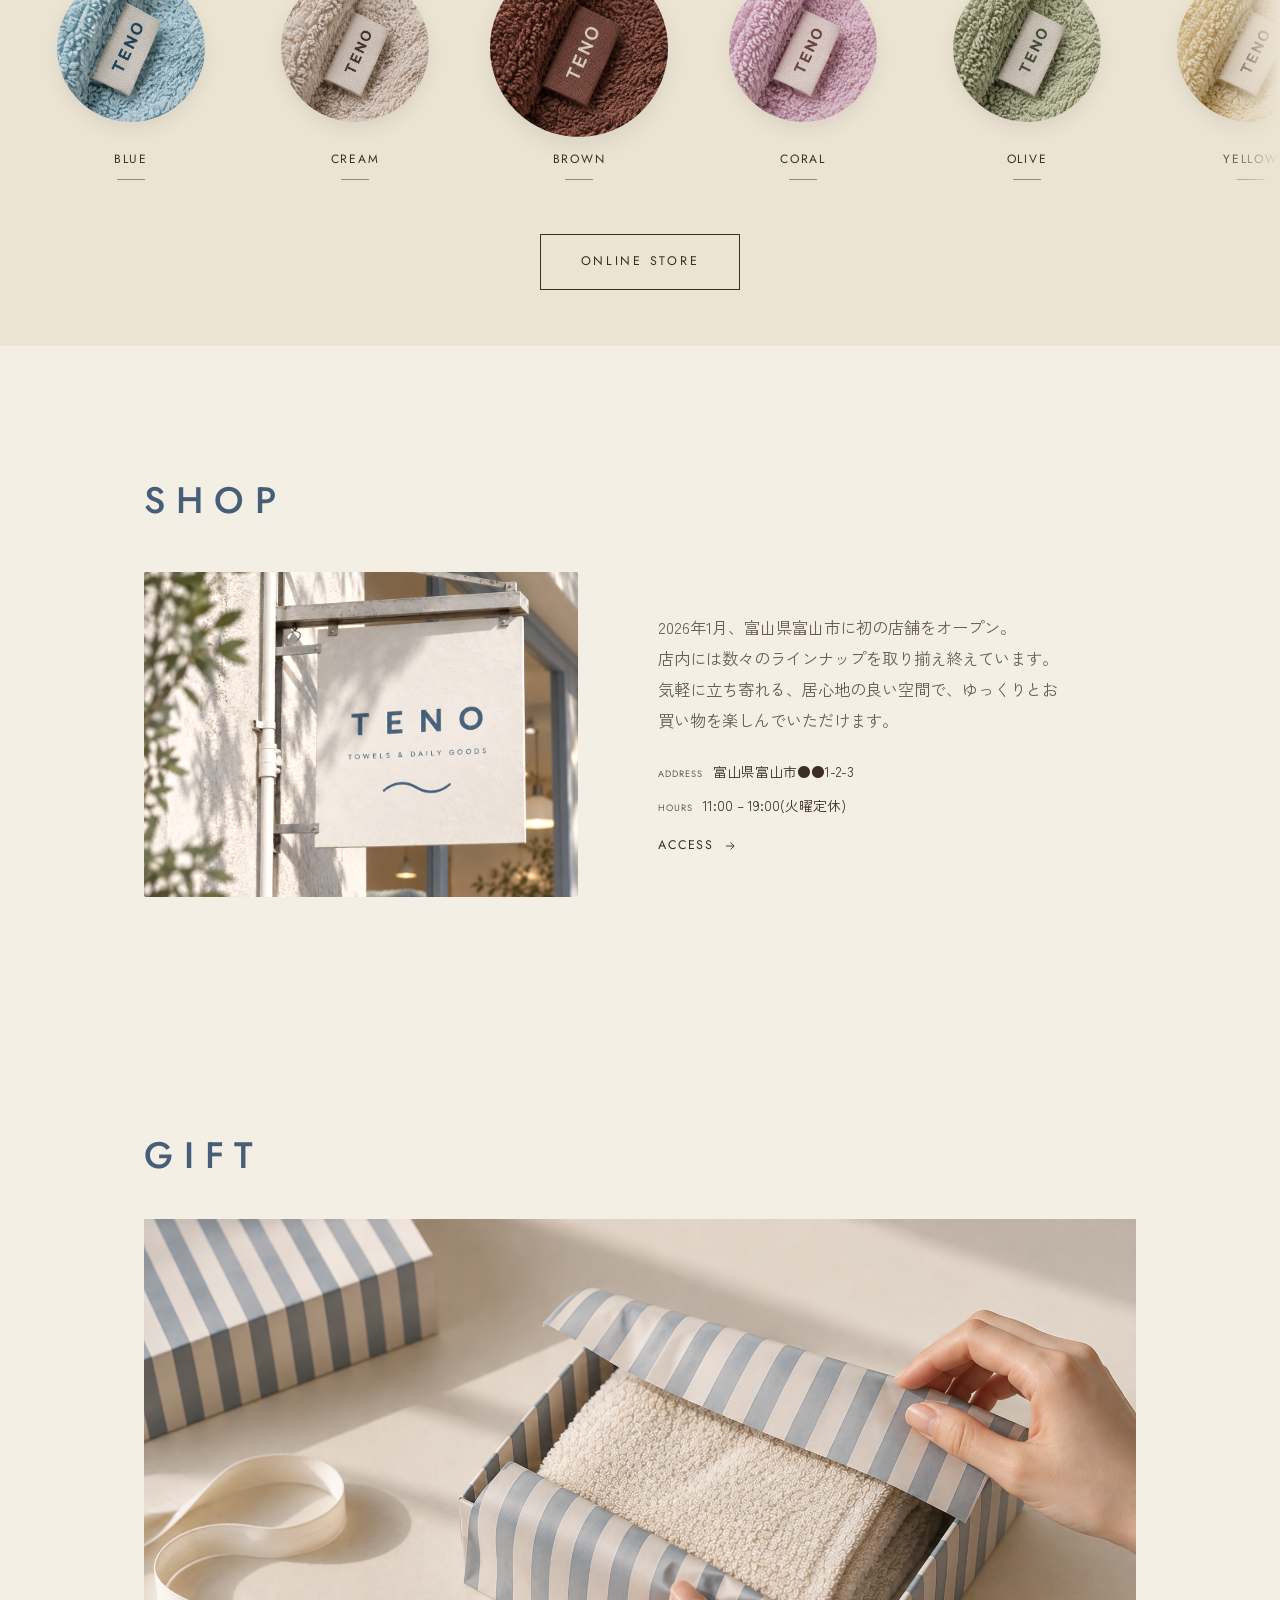
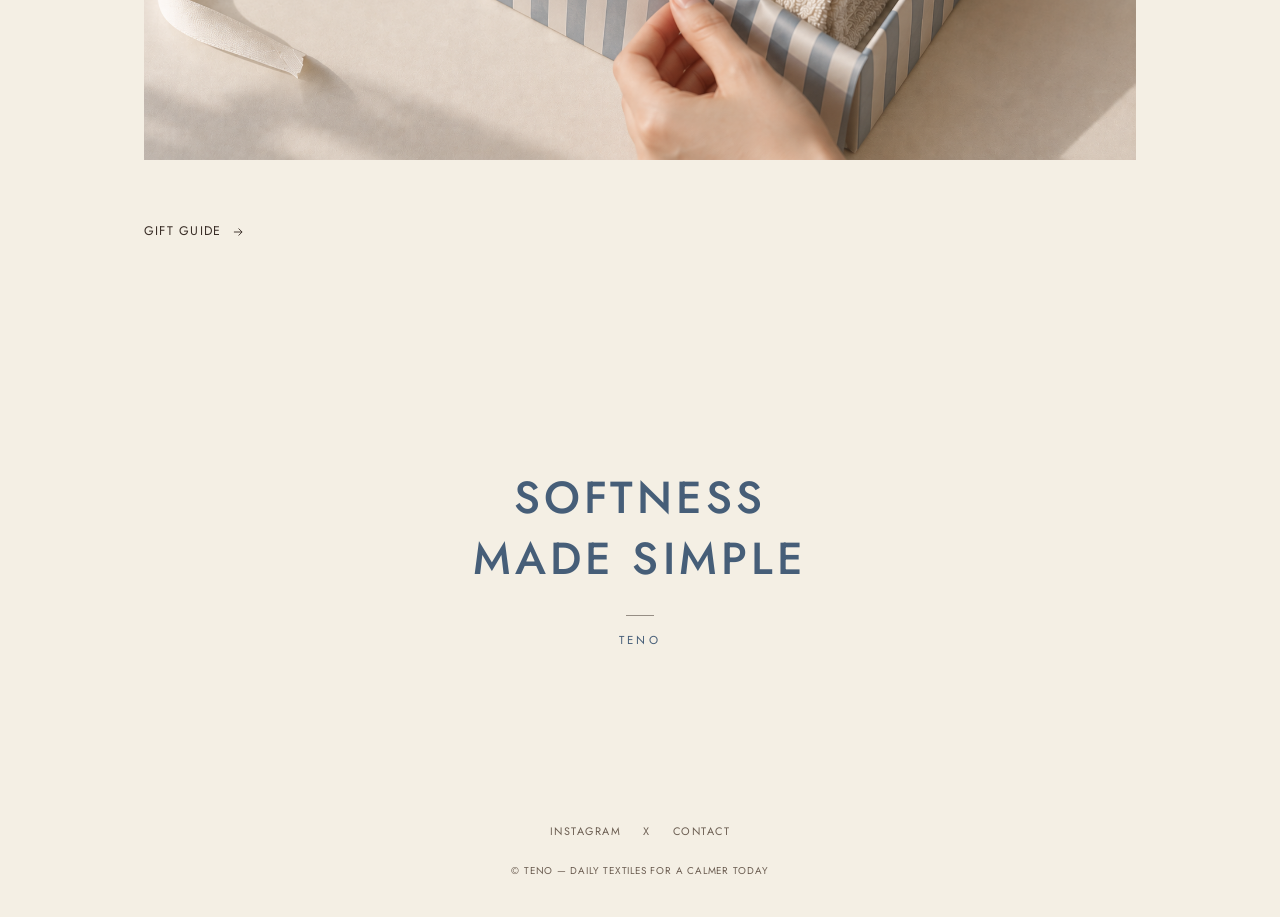
==== commit c1646bbb: "変更内容" ====
--- a/index.html
+++ b/index.html
@@ -16,25 +16,40 @@
 <body>
 
   <!-- HEADER -->
-  <header class="site">
+  <header class="site" id="siteHeader">
     <div class="logo">TENO</div>
-    <button class="menu-btn" aria-label="メニューを開く">
+    <button class="menu-btn" id="menuBtn" aria-label="メニューを開く" aria-expanded="false" aria-controls="mobileNav">
       <span></span><span></span><span></span>
     </button>
   </header>
 
+  <!-- NAV DRAWER -->
+  <div class="nav-backdrop" id="navBackdrop"></div>
+  <nav class="mobile-nav" id="mobileNav" aria-hidden="true">
+    <button class="nav-close" id="navClose" aria-label="メニューを閉じる">
+      <svg viewBox="0 0 24 24" fill="none" stroke="currentColor" stroke-width="1.6"><path d="M6 6l12 12M18 6L6 18"/></svg>
+    </button>
+    <ul class="nav-links">
+      <li><a href="#lineupTrack">LINEUP</a></li>
+      <li><a href="#">SHOP</a></li>
+      <li><a href="#">gift</a></li>
+      <li><a href="#">ABOUT</a></li>
+    </ul>
+    <div class="nav-sns">
+      <a href="#" aria-label="Instagram">INSTAGRAM</a>
+      <a href="#" aria-label="X">X</a>
+    </div>
+  </nav>
+
   <!-- HERO -->
   <section class="hero" role="img" aria-label="ブルーのタオルの質感写真">
-    <div class="hero-copy">
-      <p class="eyebrow-en">DAILY<br>TEXTILES<br>FOR A CALMER<br>TODAY</p>
-    </div>
   </section>
 
   <!-- INTRO -->
   <section class="intro reveal">
     <div class="inner intro-inner">
       <div>
-        <p class="jp-lead">SOFTNESS, MADE SIMPLE.</p>
+        <p class="jp-lead">毎日に、やさしい心地よさを。</p>
         <p class="desc">TENOは、触れた瞬間のやわらかさと、<br>
           暮らしに馴染むシンプルなデザインを大切にした<br>ハンドタオルブランドです。</p>
         <div class="rule"></div>
@@ -49,9 +64,9 @@
   <!-- LINEUP -->
   <section class="lineup">
     <div class="lineup-head reveal">
-      <h2>LINEUP</h2>
-      <div class="lineup-nav">
-        <span class="lineup-count" id="lineupCount">01 / 04</span>
+<div></div>
+<div class="lineup-nav">
+        <span class="lineup-count" id="lineupCount">01 / 06</span>
         <span class="nav-dash"></span>
         <button class="nav-btn prev" id="prevBtn" aria-label="前の商品">
           <svg viewBox="0 0 24 24" fill="none" stroke="currentColor" stroke-width="1.6">
@@ -98,6 +113,10 @@
         <div class="rule"></div>
       </div>
     </div>
+
+    <div class="lineup-cta reveal">
+      <a class="btn-outline" href="#">ONLINE STORE</a>
+    </div>
   </section>
 
     <!-- SHOP -->
@@ -112,71 +131,30 @@
         </div>
         <div class="shop-copy">
           <p class="desc">2026年1月、富山県富山市に初の店舗をオープン。<br>店内には数々のラインナップを取り揃え終えています。<br>気軽に立ち寄れる、居心地の良い空間で、ゆっくりとお買い物を楽しんでいただけます。</p>
+
+          <div class="shop-info">
+            <div class="shop-info-row"><span class="shop-info-label">ADDRESS</span>富山県富山市●●1-2-3</div>
+            <div class="shop-info-row"><span class="shop-info-label">HOURS</span>11:00 – 19:00(火曜定休)</div>
+          </div>
+
+          <a class="gift-guide access-guide reveal" href="#">
+            ACCESS
+            <svg viewBox="0 0 24 24" fill="none" stroke="currentColor" stroke-width="1.6"><path d="M5 12h14M13 6l6 6-6 6"/></svg>
+          </a>
         </div>
       </div>
     </div>
   </section>
 
-  <!-- CARE -->
-  <section class="care">
-    <div class="inner care-inner">
-      <div class="care-head reveal">
-        <h2>CARE</h2>
+  <!-- GIFT -->
+  <section class="gift">
+    <div class="inner gift-inner">
+      <div class="gift-head reveal">
+        <h2>GIFT</h2>
+      <img src="image/gift.png" alt="ギフトボックス">
       </div>
-
-      <div class="care-body reveal">
-        <div class="wash-tag">
-          <div class="cotton">100% COTTON</div>
-
-          <div class="wash-row">
-            <svg viewBox="0 0 24 24" fill="none" stroke="currentColor" stroke-width="1.3">
-              <rect x="3" y="4" width="18" height="15" rx="2" />
-              <circle cx="12" cy="12" r="4.5" /><text x="12" y="13.5" font-size="4.5" text-anchor="middle"
-                fill="currentColor" stroke="none">40</text>
-            </svg>
-            <div class="wtext"><span class="wtext-en">MACHINE WASH AT 40℃</span><span
-                class="wtext-jp">洗濯機で洗えます(水温40℃まで)</span></div>
-          </div>
-          <div class="wash-row">
-            <svg viewBox="0 0 24 24" fill="none" stroke="currentColor" stroke-width="1.3">
-              <path d="M4 3l16 18M20 3L4 21" />
-              <path d="M4 6h16v12H4z" opacity="0.5" />
-            </svg>
-            <div class="wtext"><span class="wtext-en">DO NOT BLEACH</span><span class="wtext-jp">漂白剤は使用しないでください</span>
-            </div>
-          </div>
-          <div class="wash-row">
-            <svg viewBox="0 0 24 24" fill="none" stroke="currentColor" stroke-width="1.3">
-              <rect x="3" y="4" width="18" height="15" rx="2" />
-              <circle cx="12" cy="12" r="4.5" />
-            </svg>
-            <div class="wtext"><span class="wtext-en">TUMBLE DRY, LOW HEAT</span><span
-                class="wtext-jp">低温でタンブル乾燥ができます</span></div>
-          </div>
-          <div class="wash-row">
-            <svg viewBox="0 0 24 24" fill="none" stroke="currentColor" stroke-width="1.3">
-              <path d="M3 19h13a3 3 0 0 0-2-5H8L3 9" />
-            </svg>
-            <div class="wtext"><span class="wtext-en">IRON, MEDIUM HEAT</span><span
-                class="wtext-jp">中温でアイロンをかけられます</span></div>
-          </div>
-          <div class="wash-row">
-            <svg viewBox="0 0 24 24" fill="none" stroke="currentColor" stroke-width="1.3">
-              <circle cx="12" cy="12" r="9" />
-              <path d="M6 6l12 12" />
-            </svg>
-            <div class="wtext"><span class="wtext-en">DO NOT DRY CLEAN</span><span
-                class="wtext-jp">ドライクリーニングはお控えください</span></div>
-          </div>
-
-          <div class="brand">
-            <div class="b1">TENO</div>
-            <div class="b2">DAILY TEXTILES<br>FOR A CALMER TODAY</div>
-          </div>
-        </div>
-
-        <a class="care-guide reveal" href="#">
-          CARE GUIDE
+        <a class="gift-guide reveal" href="#">
+          GIFT GUIDE
           <svg viewBox="0 0 24 24" fill="none" stroke="currentColor" stroke-width="1.6">
             <path d="M5 12h14M13 6l6 6-6 6" />
           </svg>
@@ -188,13 +166,20 @@
   <!-- CLOSING -->
   <section class="closing reveal">
     <div class="inner closing-inner">
-      <h2>SOFTNESS,<br>MADE SIMPLE.</h2>
+      <h2>SOFTNESS<br>MADE SIMPLE</h2>
       <div class="rule" style="margin:0 auto 14px;"></div>
       <p class="foot-brand"><span class="b">TENO</span></p>
     </div>
   </section>
 
-  <footer class="legal">© TENO — DAILY TEXTILES FOR A CALMER TODAY</footer>
+  <footer class="legal">
+    <div class="footer-sns">
+      <a href="#">INSTAGRAM</a>
+      <a href="#">X</a>
+      <a href="#">CONTACT</a>
+    </div>
+    <p>© TENO — DAILY TEXTILES FOR A CALMER TODAY</p>
+  </footer>
 
 </body>
 <script src="script.js"></script>
--- a/style.css
+++ b/style.css
@@ -106,13 +106,21 @@
 
   /* ============ HEADER ============ */
   header.site{
-    position: absolute;
+    position: fixed;
     top: 0; left: 0; right: 0;
-    z-index: 5;
+    z-index: 30;
     display:flex;
     align-items:center;
     justify-content: space-between;
     padding: 26px var(--edge-pad);
+    background: transparent;
+    transition: background 0.3s ease, padding 0.3s ease, box-shadow 0.3s ease;
+  }
+  header.site.scrolled{
+    background: var(--cream);
+    padding-top: 5px;
+    padding-bottom: 5px;
+    box-shadow: 0 2px 14px rgba(58,46,39,0.08);
   }
   .logo{
     font-family: var(--font-display);
@@ -120,7 +128,9 @@
     font-size: 3.05rem;
     font-weight: 500;
     color: var(--paper);
-  }
+    transition: color 0.3s ease;
+  }
+  header.site.scrolled .logo{ color:#465E78; }
   .menu-btn{
     display:flex;
     flex-direction: column;
@@ -135,6 +145,84 @@
     height: 2px;
     background: var(--paper);
     display:block;
+    transition: background 0.3s ease, transform 0.3s ease, opacity 0.3s ease;
+  }
+  header.site.scrolled .menu-btn span{ background: #465E78; }
+  .menu-btn.is-open span:nth-child(1){ transform: translateY(7px) rotate(45deg); }
+  .menu-btn.is-open span:nth-child(2){ opacity: 0; }
+  .menu-btn.is-open span:nth-child(3){ transform: translateY(-7px) rotate(-45deg); }
+  .menu-btn.is-open span{ background: var(--ink) !important; }
+
+  /* ============ NAV DRAWER ============ */
+  .nav-backdrop{
+    position: fixed;
+    inset: 0;
+    background: rgba(58,46,39,0.35);
+    opacity: 0;
+    pointer-events: none;
+    transition: opacity 0.3s ease;
+    z-index: 35;
+  }
+  .nav-backdrop.is-open{
+    opacity: 1;
+    pointer-events: auto;
+  }
+  .mobile-nav{
+    position: fixed;
+    top: 0; right: 0;
+    height: 100%;
+    width: min(200px, 84vw);
+    background: var(--paper);
+    z-index: 40;
+    padding: 28px;
+    display:flex;
+    flex-direction: column;
+    transform: translateX(100%);
+    transition: transform 0.35s ease;
+    box-shadow: -8px 0 30px rgba(58,46,39,0.12);
+  }
+  .mobile-nav.is-open{ transform: translateX(0); }
+  .nav-close{
+    align-self: flex-end;
+    background: none;
+    border: none;
+    cursor: pointer;
+    color: var(--ink);
+    padding: 6px;
+    margin-bottom: 30px;
+  }
+  .nav-close svg{ width: 20px; height: 20px; }
+  .nav-links{
+    list-style: none;
+    margin: 0;
+    padding: 0;
+    display:flex;
+    flex-direction: column;
+    gap: 20px;
+  }
+  .nav-links a{
+    font-family: var(--font-display);
+    letter-spacing: 0.16em;
+    font-size: 1rem;
+      }
+
+  .nav-links a:hover{
+   color:#465E78;
+   transition: 0.5s;
+      }
+  .nav-sns{
+    margin-top: auto;
+    padding-top: 24px;
+    border-top: 1px solid var(--line);
+    display:flex;
+    gap: 18px;
+    font-family: var(--font-display);
+    font-size: 0.68rem;
+    letter-spacing: 0.1em;
+    color: #465E78;
+  }
+  @media (prefers-reduced-motion: reduce){
+    .mobile-nav, .nav-backdrop, .menu-btn span, header.site{ transition: none; }
   }
 
   /* ============ HERO ============ */
@@ -143,7 +231,12 @@
   height: 92vh;
   min-height: 420px;
   overflow: hidden;
+}
+.hero::before{
+  content:"";
+  position:absolute; inset:0;
   background: url(image/hero2.png) center/cover;
+  filter: saturate(0.92) contrast(1.03) brightness(1.02);
 }
 
   .hero::after{
@@ -151,17 +244,7 @@
     position:absolute; inset:0;
     background: linear-gradient(180deg, rgba(0,0,0,0.18) 0%, rgba(0,0,0,0.02) 35%, rgba(0,0,0,0.22) 100%);
   }
-  .hero-copy{
-    position:absolute;
-    left: var(--edge-pad);
-    bottom: 34px;
-    z-index: 2;
-    color: var(--paper);
-  }
-  .hero-copy .eyebrow-en{
-    line-height: 1.7;
-    opacity: 0.95;
-  }
+
   .hero-tag{
     position:absolute;
     right: 30px;
@@ -221,6 +304,7 @@
     aspect-ratio: 4/3;
     border-radius: 2px;
     background: url(image/hand.png) center/cover;
+    filter: saturate(0.92) contrast(1.03) brightness(1.02);
   }
   .intro-photo::before{
     content:"";
@@ -228,7 +312,7 @@
 
   /* ============ LINEUP ============ */
   .lineup{
-    padding: 52px 0 40px;
+    padding: 60px 0 60px;
     background: var(--cream-2);
   }
   .lineup-head{
@@ -238,12 +322,13 @@
     padding: 0 var(--edge-pad);
     margin-bottom: 30px;
   }
-  .lineup h2, .care h2, .shop h2{
+  .gift h2, .shop h2{
     font-family: var(--font-display);
     letter-spacing: 0.3em;
     font-size: 1.7rem;
     font-weight: 500;
     margin: 0;
+    color:#465E78;
   }
   .lineup-nav{
     display:flex;
@@ -276,6 +361,11 @@
     border-color: var(--ink);
     color: var(--paper);
   }
+  .nav-btn:hover:not(:disabled){
+    background: var(--ink);
+    border-color: var(--ink);
+    color: var(--paper);
+  }
   .nav-btn:disabled{ opacity: 0.35; cursor: default; }
   .nav-btn svg{ width: 15px; height: 15px; }
 
@@ -286,6 +376,8 @@
     padding: 10px var(--edge-pad) 10px;
     scrollbar-width: none;
     cursor: grab;
+    -webkit-mask-image: linear-gradient(90deg, transparent 0, #000 var(--edge-pad), #000 calc(100% - var(--edge-pad)), transparent 100%);
+    mask-image: linear-gradient(90deg, transparent 0, #000 var(--edge-pad), #000 calc(100% - var(--edge-pad)), transparent 100%);
   }
   .lineup-track:active{ cursor: grabbing; }
   .lineup-track::-webkit-scrollbar{ display:none; }
@@ -328,6 +420,25 @@
   }
   .lineup-item .rule{ margin: 8px auto 0; }
 
+  .lineup-cta{
+    text-align: center;
+    margin-top: 44px;
+  }
+  .btn-outline{
+    display: inline-block;
+    font-family: var(--font-display);
+    font-size: 0.78rem;
+    letter-spacing: 0.22em;
+    padding: 15px 40px;
+    border: 1px solid var(--ink);
+    color: var(--ink);
+    transition: background 0.25s ease, color 0.25s ease;
+  }
+  .btn-outline:hover{
+    background: var(--ink);
+    color: var(--paper);
+  }
+
     /* ============ SHOP ============ */
   .shop{
     padding: 56px 0 48px;
@@ -342,6 +453,7 @@
     aspect-ratio: 4 / 3;
     border-radius: 2px;
     background: url(image/shop.png) center 30% / cover;
+    filter: saturate(0.92) contrast(1.03) brightness(1.02);
   }
   .shop-copy{
     margin-top: 24px;
@@ -352,91 +464,74 @@
     margin: 0;
     max-width: 50ch;
   }
-
-  /* ============ CARE ============ */
-  .care{
-    padding: 58px 0 60px;
-  }
-  .care-head{
-    margin-bottom: 34px;
-  }
-  .care-body{
+  .shop-info{
+    margin-top: 22px;
     display: flex;
     flex-direction: column;
-    align-items: center;
-  }
-  .wash-tag{
-    width: 100%;
-    max-width: 400px;
-    background: #E9E5DA;
-    border: 1px solid rgba(0,0,0,0.06);
-    padding: 28px 26px 30px;
-    box-shadow: 0 14px 30px rgba(58,46,39,0.14);
-  }
-  .wash-tag .cotton{
-    font-family: var(--font-display);
-    font-size: 0.62rem;
-    letter-spacing: 0.16em;
-    text-align:center;
-    margin-bottom: 20px;
-    color: var(--ink-soft);
-  }
-  .wash-row{
-    display:flex;
-    align-items:center;
-    gap: 16px;
-    padding: 12px 0;
-    border-top: 1px solid rgba(58,46,39,0.1);
-  }
-  .wash-row:first-of-type{ border-top: none; padding-top: 0; }
-  .wash-row svg{ width: 24px; height: 24px; flex: 0 0 auto; color: var(--ink); }
-  .wash-row .wtext{
-    display: flex;
-    flex-direction: column;
-    gap: 3px;
-  }
-  .wtext-en{
+    gap: 8px;
+  }
+  .shop-info-row{
+    font-size: 0.86rem;
+  }
+  .shop-info-label{
     font-family: var(--font-display);
     font-size: 0.58rem;
     letter-spacing: 0.1em;
     color: var(--ink-soft);
-  }
-  .wtext-jp{
-    font-size: 0.86rem;
-    line-height: 1.5;
-  }
-  .wash-tag .brand{
-    text-align:center;
-    margin-top: 22px;
-    padding-top: 20px;
-    border-top: 1px solid rgba(58,46,39,0.1);
-  }
-  .wash-tag .brand .b1{
-    font-family: var(--font-display);
-    letter-spacing: 0.28em;
-    font-size: 0.72rem;
-  }
-  .wash-tag .brand .b2{
-    font-size: 0.42rem;
-    letter-spacing: 0.05em;
-    color: var(--ink-soft);
-    margin-top: 4px;
-  }
-
-  .care-guide{
-    display: inline-flex;
-    align-items: center;
-    gap: 10px;
-    margin-top: 26px;
-    padding-top: 18px;
-    font-family: var(--font-display);
-    font-size: 0.78rem;
-    letter-spacing: 0.1em;
-    transition: gap 0.2s ease, opacity 0.2s ease;
-  }
-  .care-guide svg{ width: 14px; height: 14px; }
-  .care-guide:hover{ gap: 14px; opacity: 0.7; }
-
+    margin-right: 10px;
+  }
+  .access-guide{
+    margin-top: 20px;
+    padding-top: 0;
+    border-top: none;
+  }
+
+/* ============ GIFT ============ */
+
+.gift{
+  padding: 58px 0 60px;
+}
+
+.gift-head{
+  margin-bottom: 0;
+}
+
+.gift-head h2{
+  margin-bottom: 28px;
+}
+
+.gift-head img{
+  display: block;
+  width: 100%;
+}
+
+.gift-body{
+  display: flex;
+  flex-direction: column;
+  align-items: center;
+}
+
+.gift-guide{
+  display: inline-flex;
+  align-items: center;
+  gap: 10px;
+  margin-top: 16px;
+  padding-top: 0;
+  font-family: var(--font-display);
+  font-size: 0.78rem;
+  letter-spacing: 0.1em;
+  transition: gap 0.2s ease, opacity 0.2s ease;
+}
+
+.gift-guide svg{
+  width: 14px;
+  height: 14px;
+}
+
+.gift-guide:hover{
+  gap: 14px;
+  opacity: 0.7;
+}
 
   /* ============ CLOSING  ============ */
   .closing{
@@ -447,23 +542,24 @@
   }
   .closing h2{
     font-family: var(--font-display);
-    font-weight: 600;
-    letter-spacing: 0.02em;
+    font-weight: 500;
+    letter-spacing: 0.09em;
     font-size: 1.9rem;
     line-height: 1.35;
     margin: 0 0 26px;
+    color:#465E78;
   }
   .closing .foot-brand{
     font-family: var(--font-display);
     font-size: 0.72rem;
     letter-spacing: 0.14em;
-    color: var(--ink-soft);
+    color: #465E78;
   }
   .closing .foot-brand .b{
     letter-spacing: 0.3em;
     display:block;
     margin-bottom: 6px;
-    color: var(--ink);
+    color:#465E78;
   }
 
   footer.legal{
@@ -474,6 +570,22 @@
     font-size: 0.62rem;
     letter-spacing: 0.08em;
     color: var(--ink-soft);
+  }
+  .footer-sns{
+    display: flex;
+    justify-content: center;
+    gap: 22px;
+    margin-bottom: 20px;
+    font-family: var(--font-display);
+    font-size: 0.68rem;
+    letter-spacing: 0.14em;
+    color: var(--ink-soft);
+  }
+  .footer-sns a{
+    transition: color 0.2s ease, opacity 0.2s ease;
+  }
+  .footer-sns a:hover{
+    color: var(--ink);
   }
 
   @media (min-width: 720px){
@@ -483,12 +595,12 @@
     .intro-media{ margin-top:0; }
     .intro h1{ font-size: 2.4rem; }
     .intro p.desc{ font-size: 0.98rem; }
-    .lineup h2, .care h2, .shop h2{ font-size: 2rem; }
+    .lineup h2, .gift h2, .shop h2{ font-size: 2rem; }
     .lineup-item{ width: 140px; }
     .swatch{ width: 140px; height: 140px; }
     .lineup-track{ gap: 44px; }
-    .care{ padding: 88px 0 96px; }
-    .care-head{ margin-bottom: 44px; }
+    .gift{ padding: 88px 0 96px; }
+    .gift-head{ margin-bottom: 44px; }
     .wash-tag{ max-width: 440px; padding: 32px 32px 34px; }
     .closing{ padding: 96px 0 88px; }
     .closing h2{ font-size: 2.3rem; }
@@ -507,11 +619,11 @@
     .intro .jp-lead{ font-size: 1.4rem; }
     .intro p.desc{ font-size: 1.02rem; }
     .lineup{ padding: 72px 0 56px; }
-    .lineup h2, .care h2, .shop h2{ font-size: 2.3rem; }
+    .lineup h2, .gift h2, .shop h2{ font-size: 2.3rem; }
     .lineup-item{ width: 168px; }
     .swatch{ width: 168px; height: 168px; }
     .lineup-track{ gap: 56px; }
-    .care{ padding: 104px 0 112px; }
+    .gift{ padding: 104px 0 112px; }
     .wash-tag{ max-width: 460px; padding: 36px 36px 38px; }
     .closing{ padding: 112px 0 100px; }
     .closing h2{ font-size: 2.8rem; }
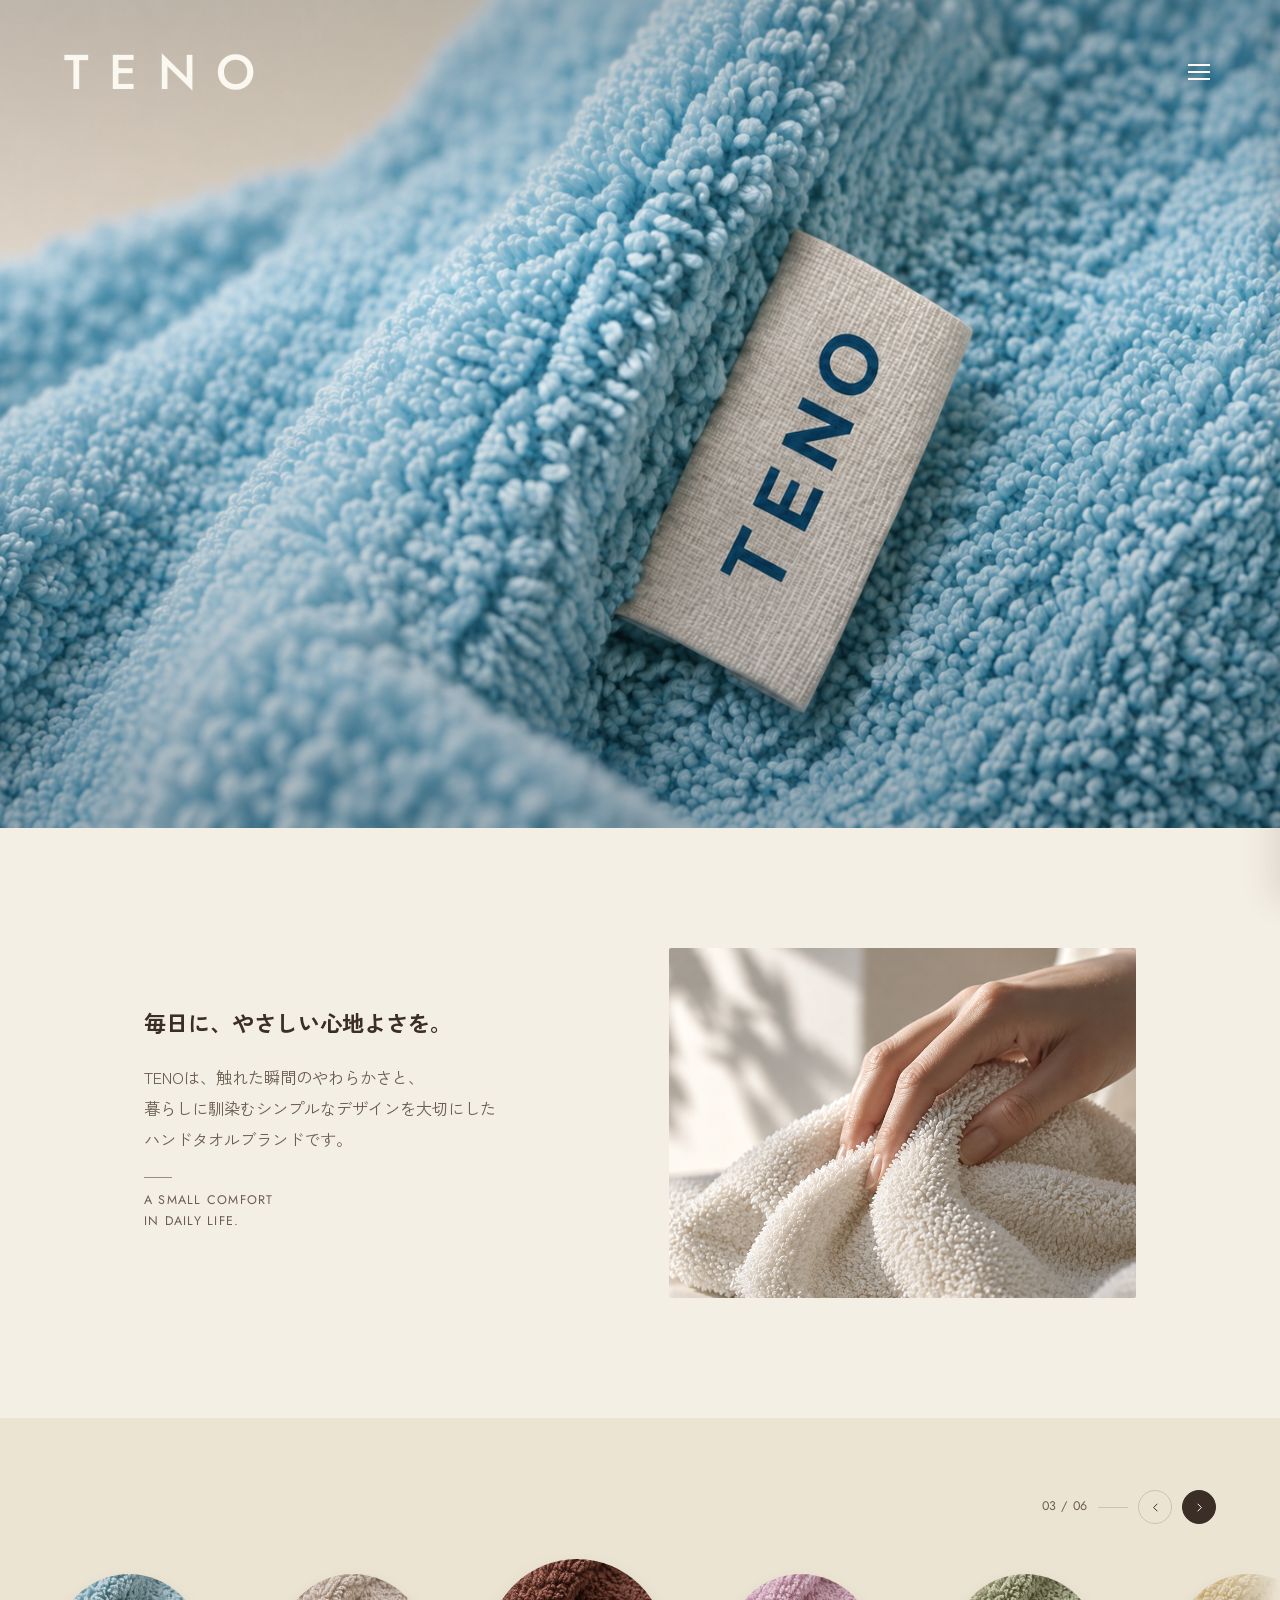
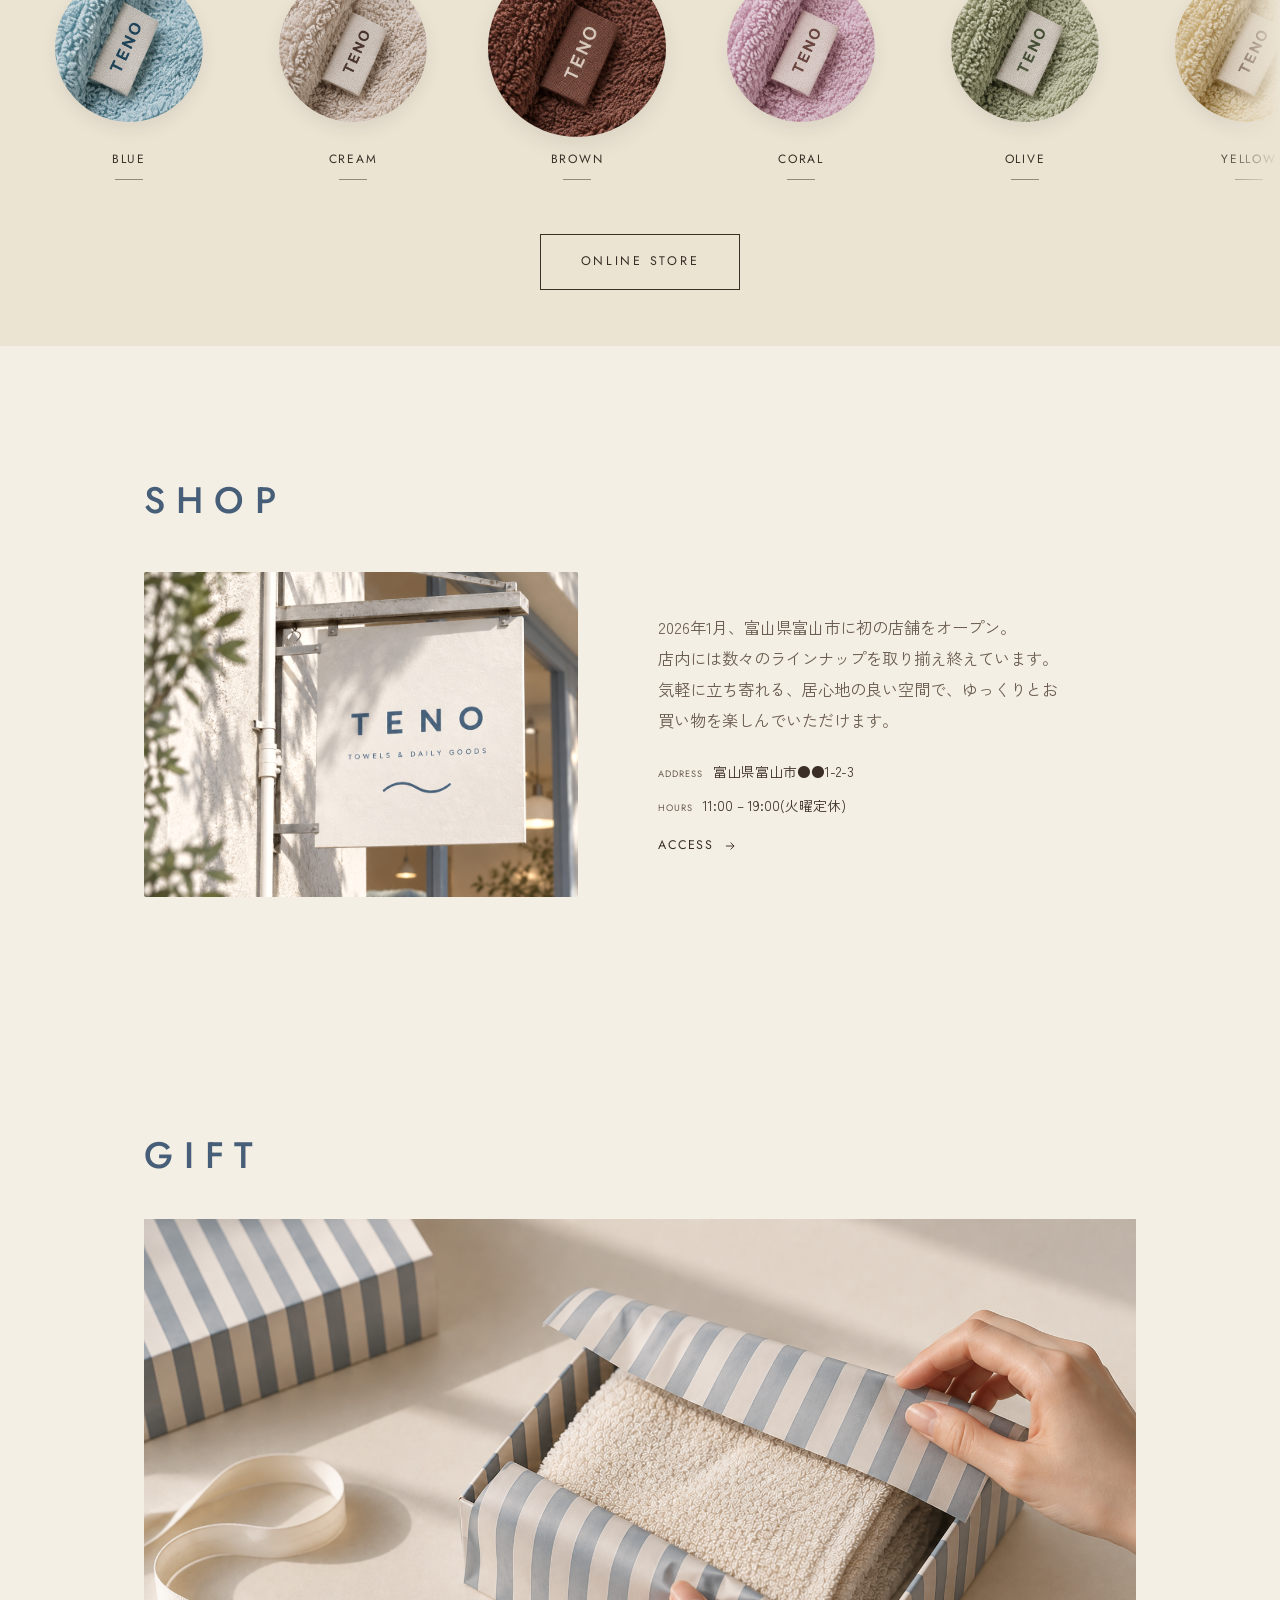
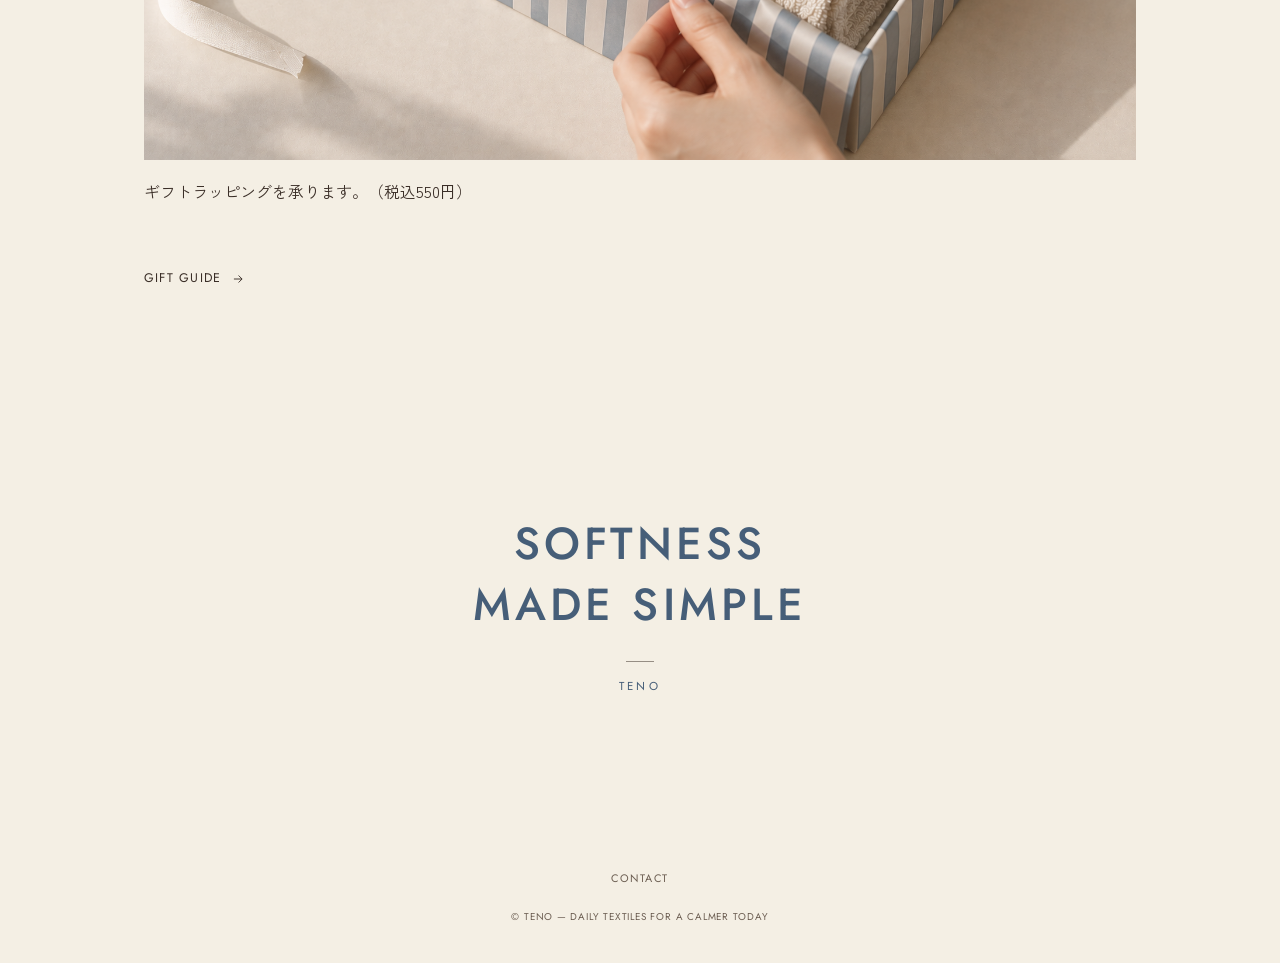
==== commit 47ab48cb: "変更" ====
--- a/index.html
+++ b/index.html
@@ -152,6 +152,7 @@
       <div class="gift-head reveal">
         <h2>GIFT</h2>
       <img src="image/gift.png" alt="ギフトボックス">
+      <p>ギフトラッピングを承ります。（税込550円）</p>
       </div>
         <a class="gift-guide reveal" href="#">
           GIFT GUIDE
@@ -174,8 +175,6 @@
 
   <footer class="legal">
     <div class="footer-sns">
-      <a href="#">INSTAGRAM</a>
-      <a href="#">X</a>
       <a href="#">CONTACT</a>
     </div>
     <p>© TENO — DAILY TEXTILES FOR A CALMER TODAY</p>
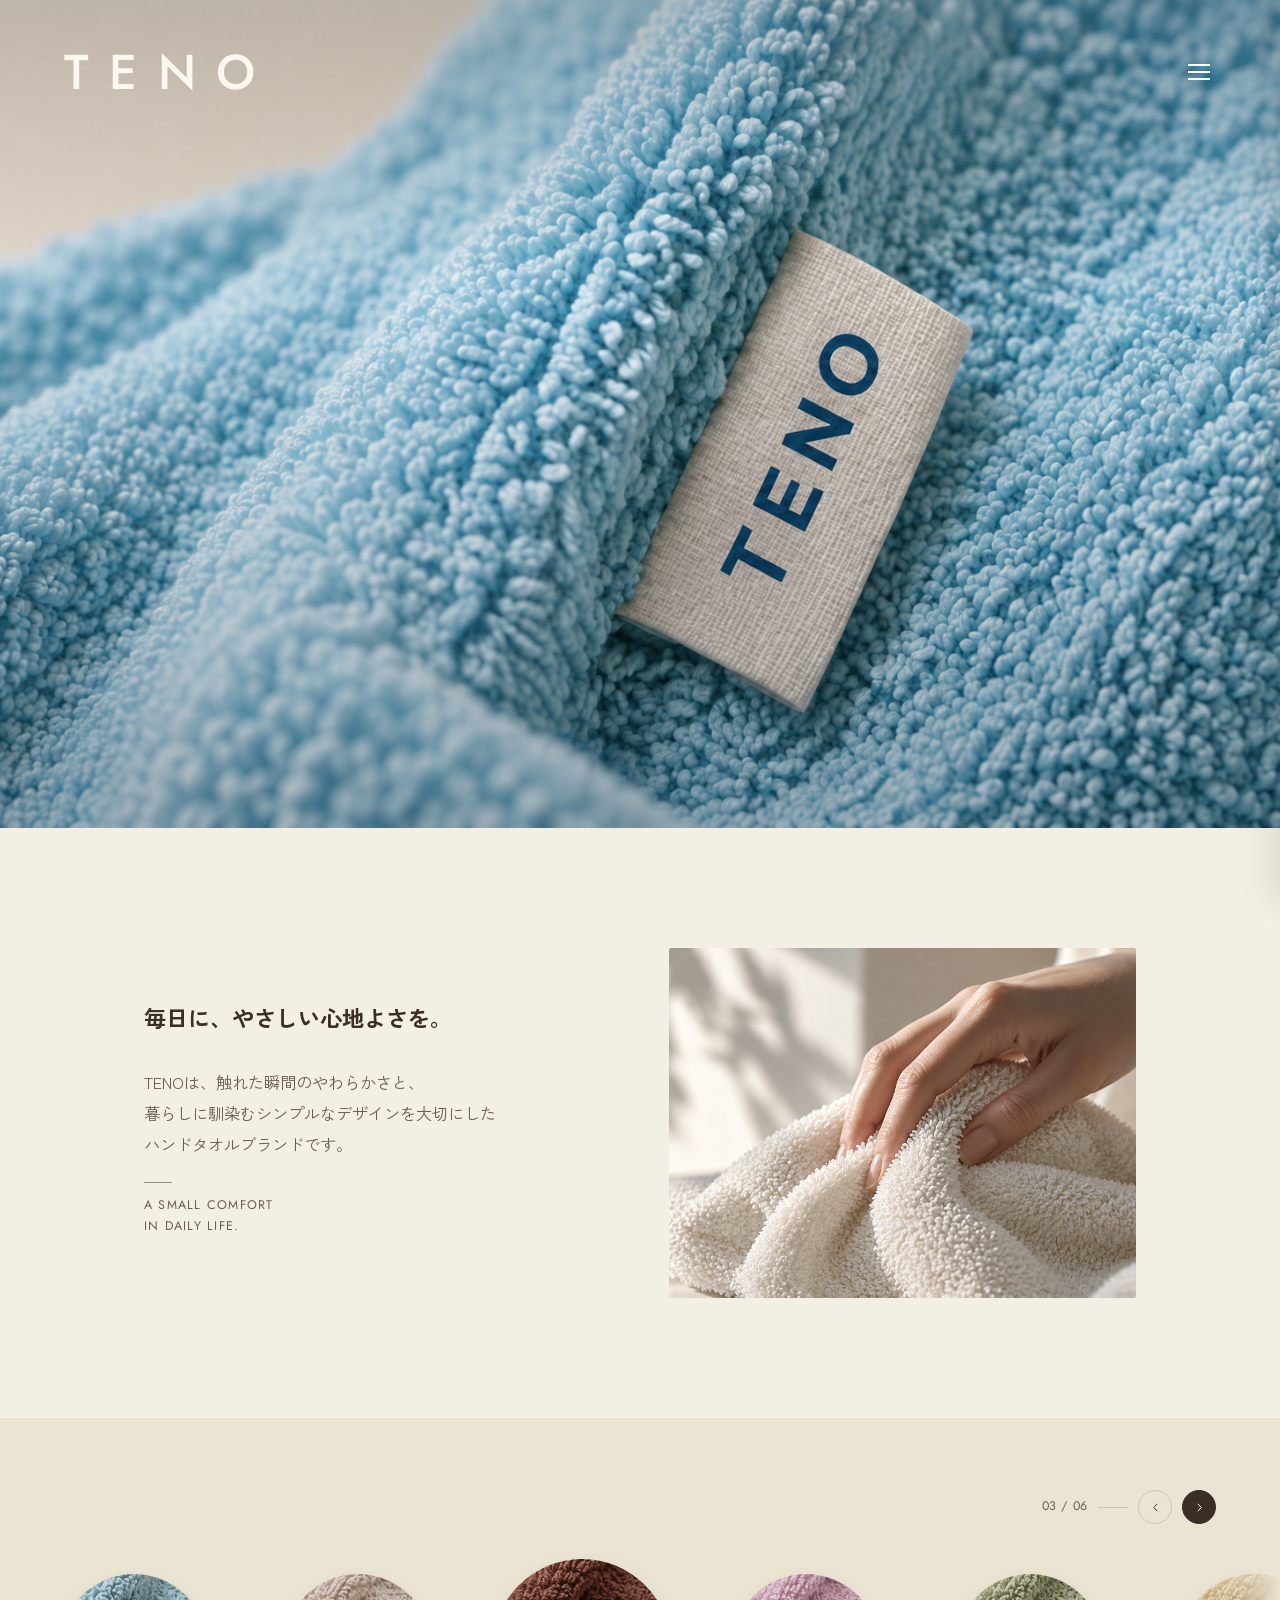
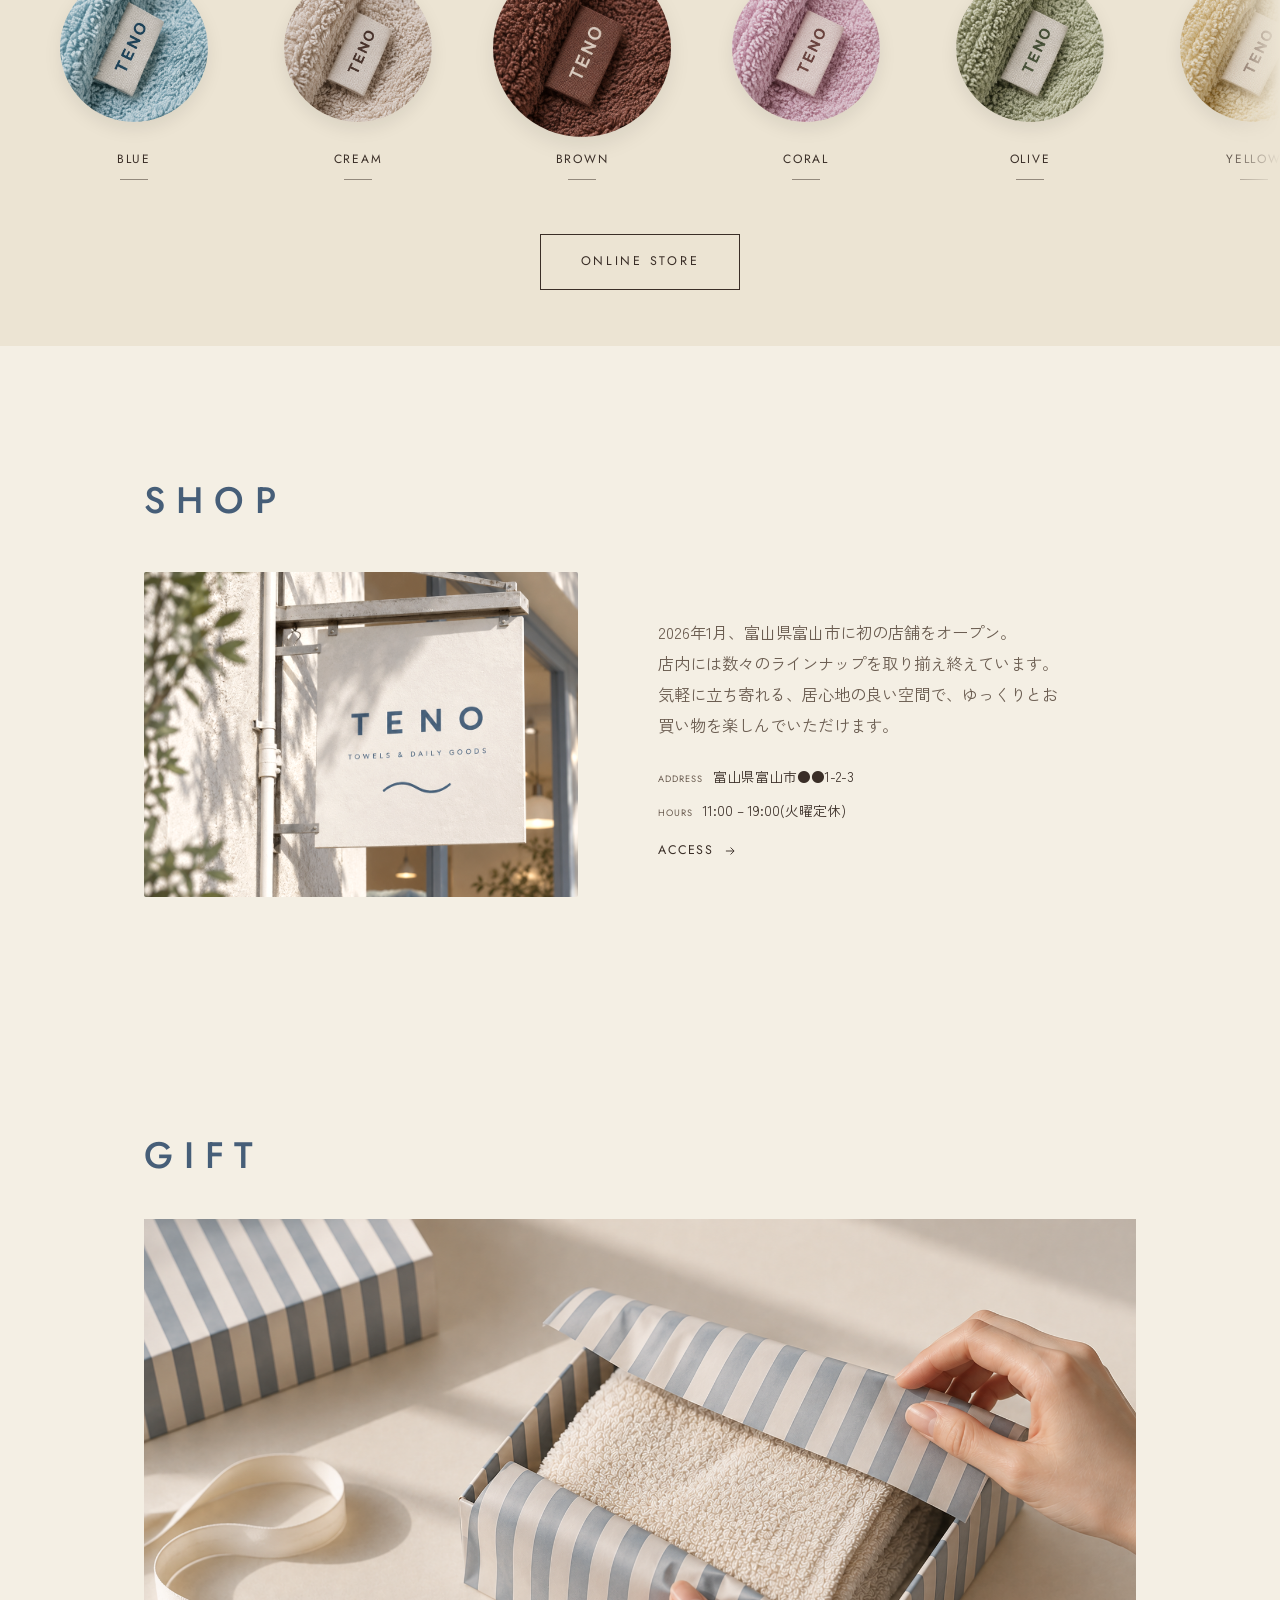
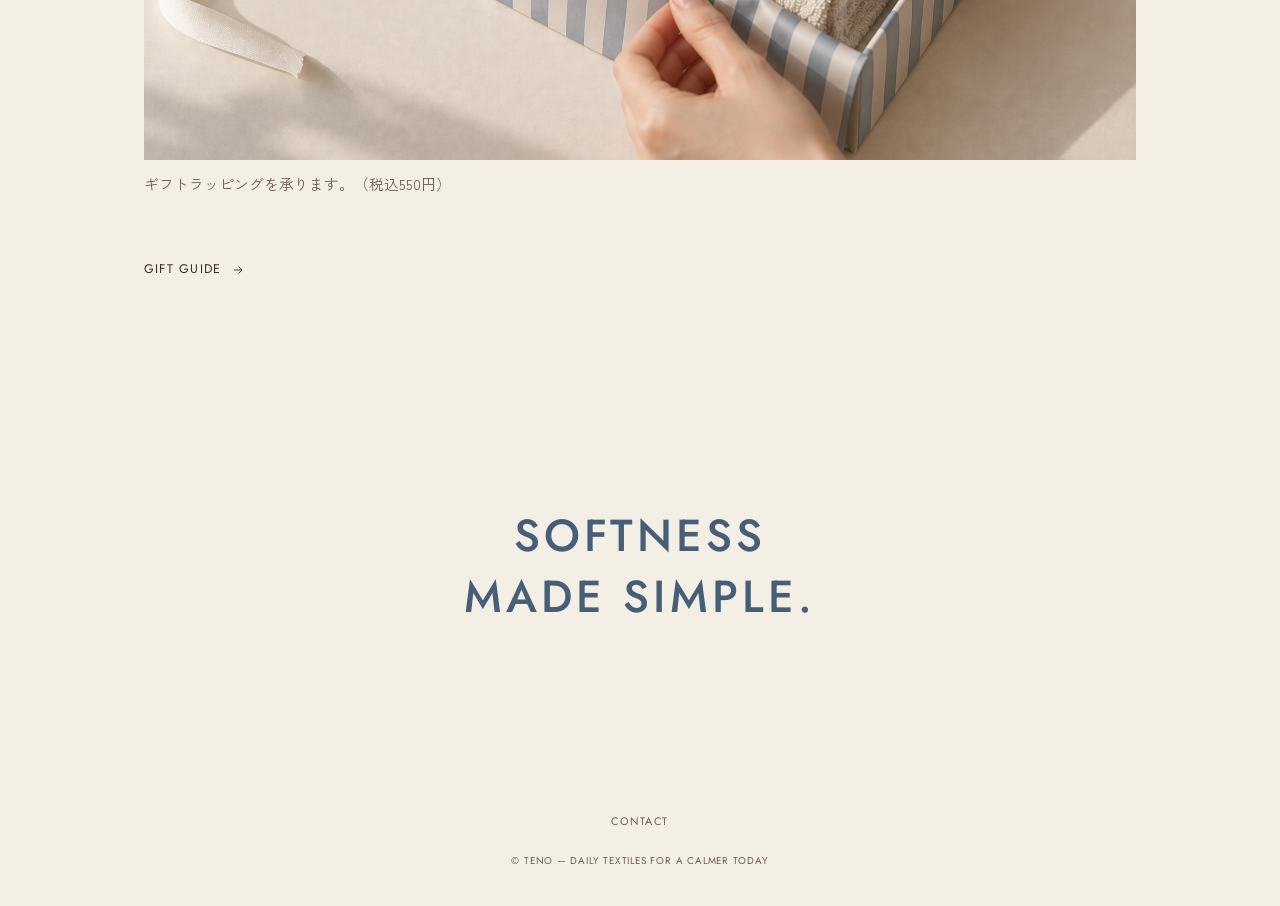
==== commit 48cd466e: "内容修正" ====
--- a/index.html
+++ b/index.html
@@ -152,7 +152,7 @@
       <div class="gift-head reveal">
         <h2>GIFT</h2>
       <img src="image/gift.png" alt="ギフトボックス">
-      <p>ギフトラッピングを承ります。（税込550円）</p>
+      <p class="desc">ギフトラッピングを承ります。（税込550円）</p>
       </div>
         <a class="gift-guide reveal" href="#">
           GIFT GUIDE
@@ -167,9 +167,7 @@
   <!-- CLOSING -->
   <section class="closing reveal">
     <div class="inner closing-inner">
-      <h2>SOFTNESS<br>MADE SIMPLE</h2>
-      <div class="rule" style="margin:0 auto 14px;"></div>
-      <p class="foot-brand"><span class="b">TENO</span></p>
+      <h2>SOFTNESS<br>MADE SIMPLE.</h2>
     </div>
   </section>
 
--- a/style.css
+++ b/style.css
@@ -505,12 +505,6 @@
   width: 100%;
 }
 
-.gift-body{
-  display: flex;
-  flex-direction: column;
-  align-items: center;
-}
-
 .gift-guide{
   display: inline-flex;
   align-items: center;
@@ -531,6 +525,14 @@
 .gift-guide:hover{
   gap: 14px;
   opacity: 0.7;
+}
+
+p.desc {
+  padding: 10px 0px 0px 0px;
+  font-size: 0.92rem;
+  color: var(--ink-soft);
+  margin: 0;
+  max-width: 50ch;
 }
 
   /* ============ CLOSING  ============ */
@@ -601,7 +603,6 @@
     .lineup-track{ gap: 44px; }
     .gift{ padding: 88px 0 96px; }
     .gift-head{ margin-bottom: 44px; }
-    .wash-tag{ max-width: 440px; padding: 32px 32px 34px; }
     .closing{ padding: 96px 0 88px; }
     .closing h2{ font-size: 2.3rem; }
     .shop{ padding: 96px 0; }
@@ -624,7 +625,6 @@
     .swatch{ width: 168px; height: 168px; }
     .lineup-track{ gap: 56px; }
     .gift{ padding: 104px 0 112px; }
-    .wash-tag{ max-width: 460px; padding: 36px 36px 38px; }
     .closing{ padding: 112px 0 100px; }
     .closing h2{ font-size: 2.8rem; }
     .shop{ padding: 120px 0; }
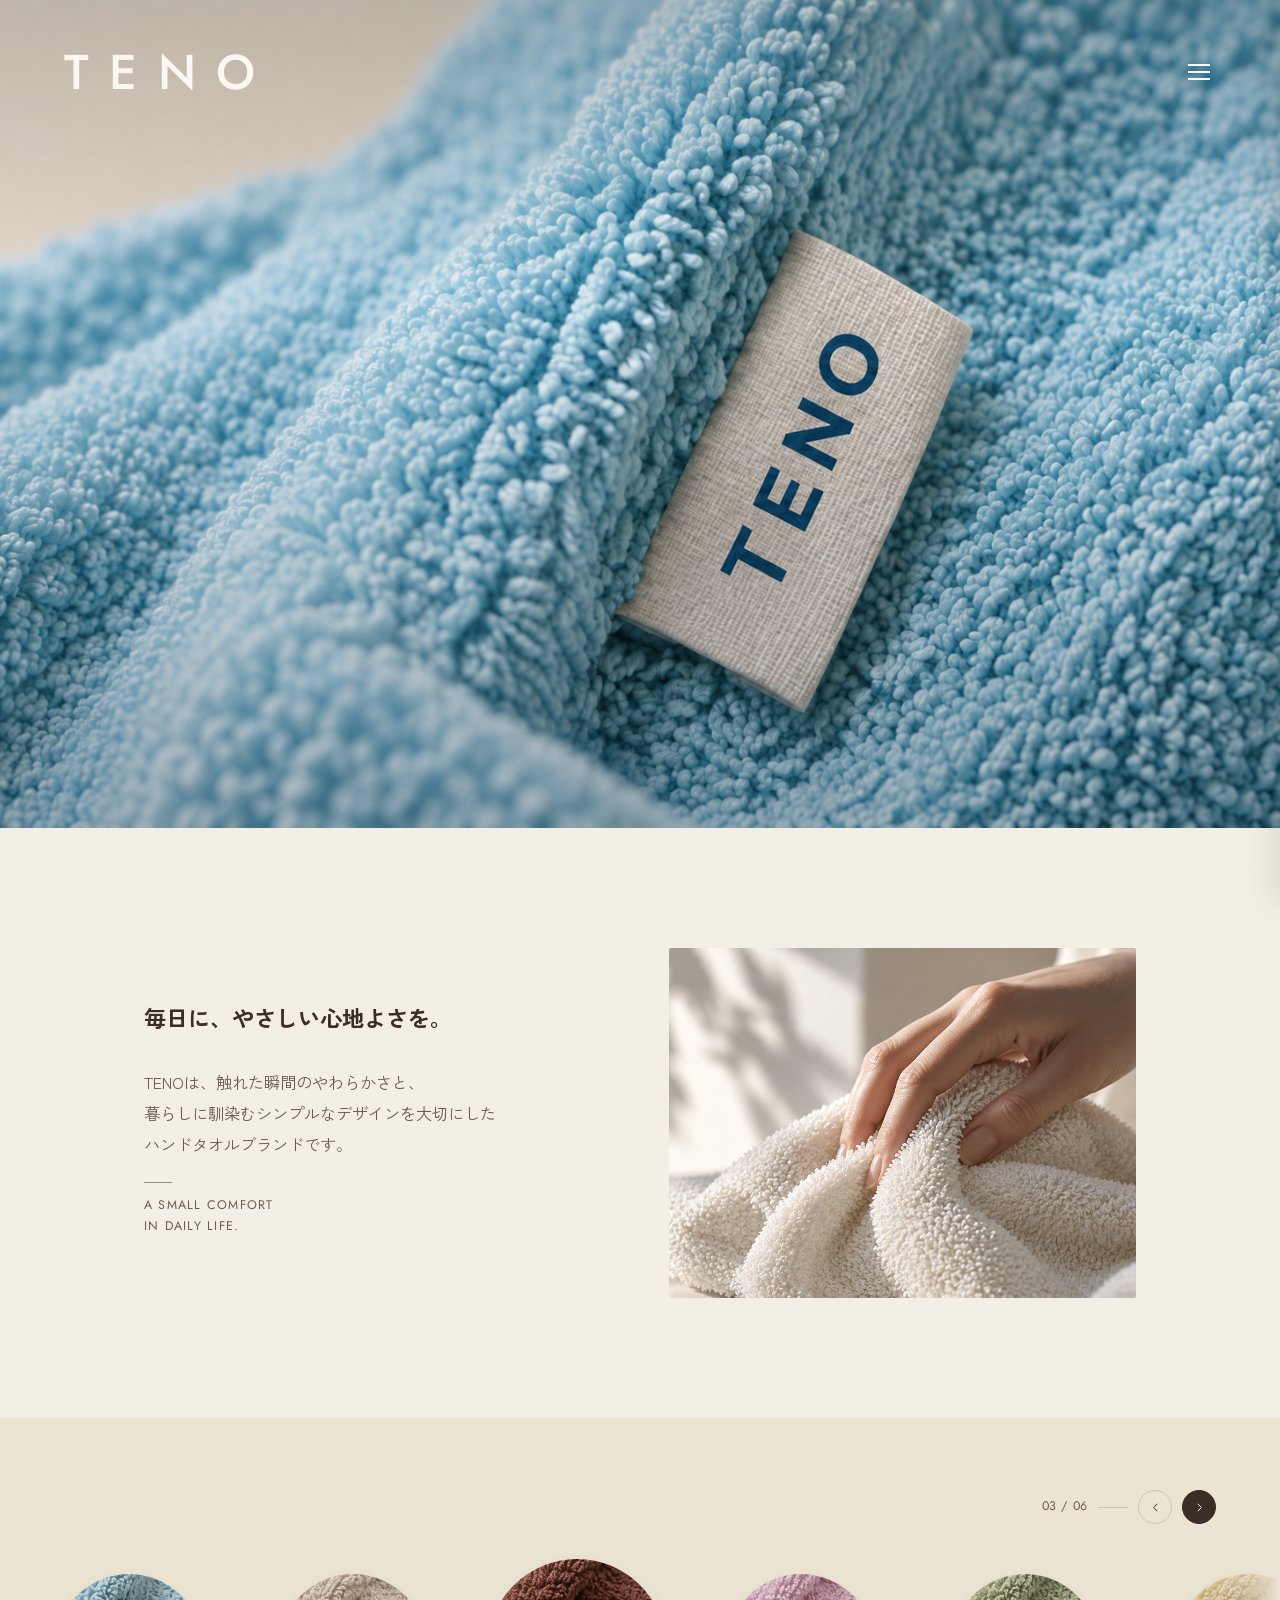
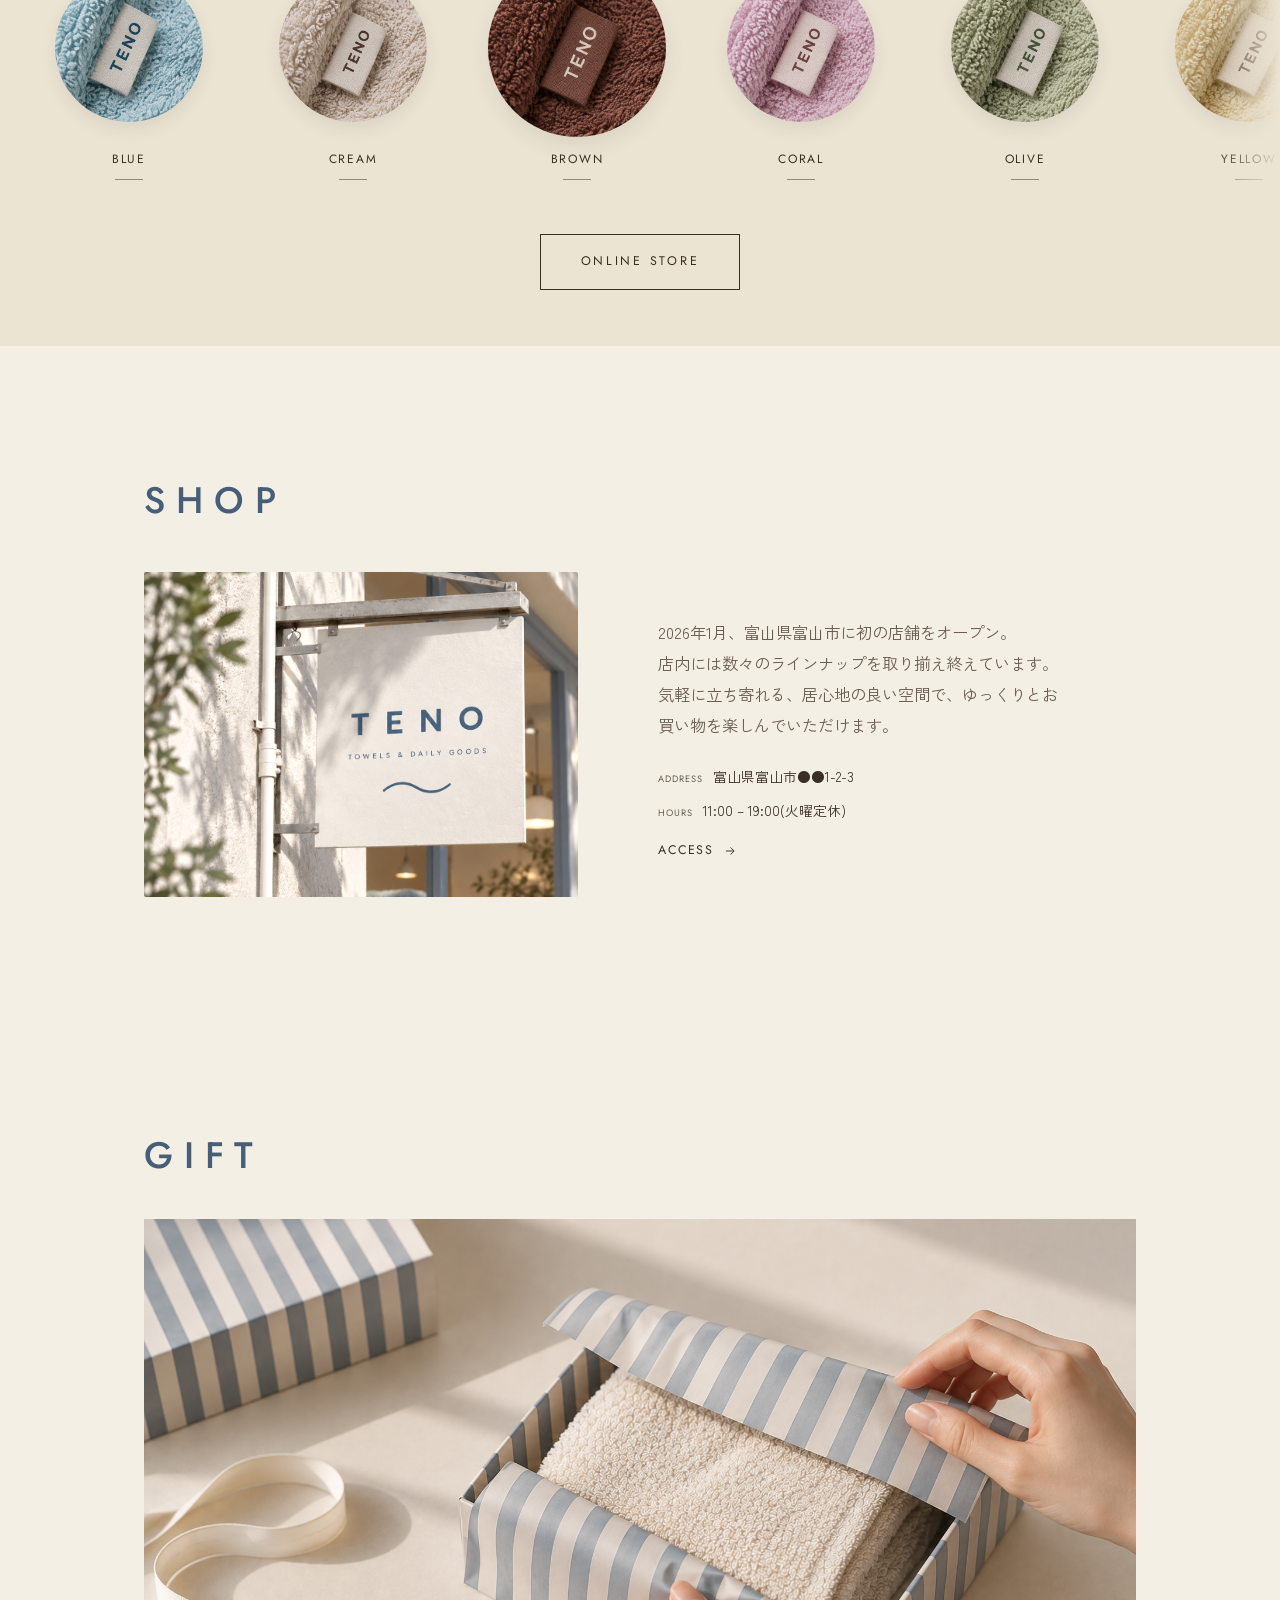
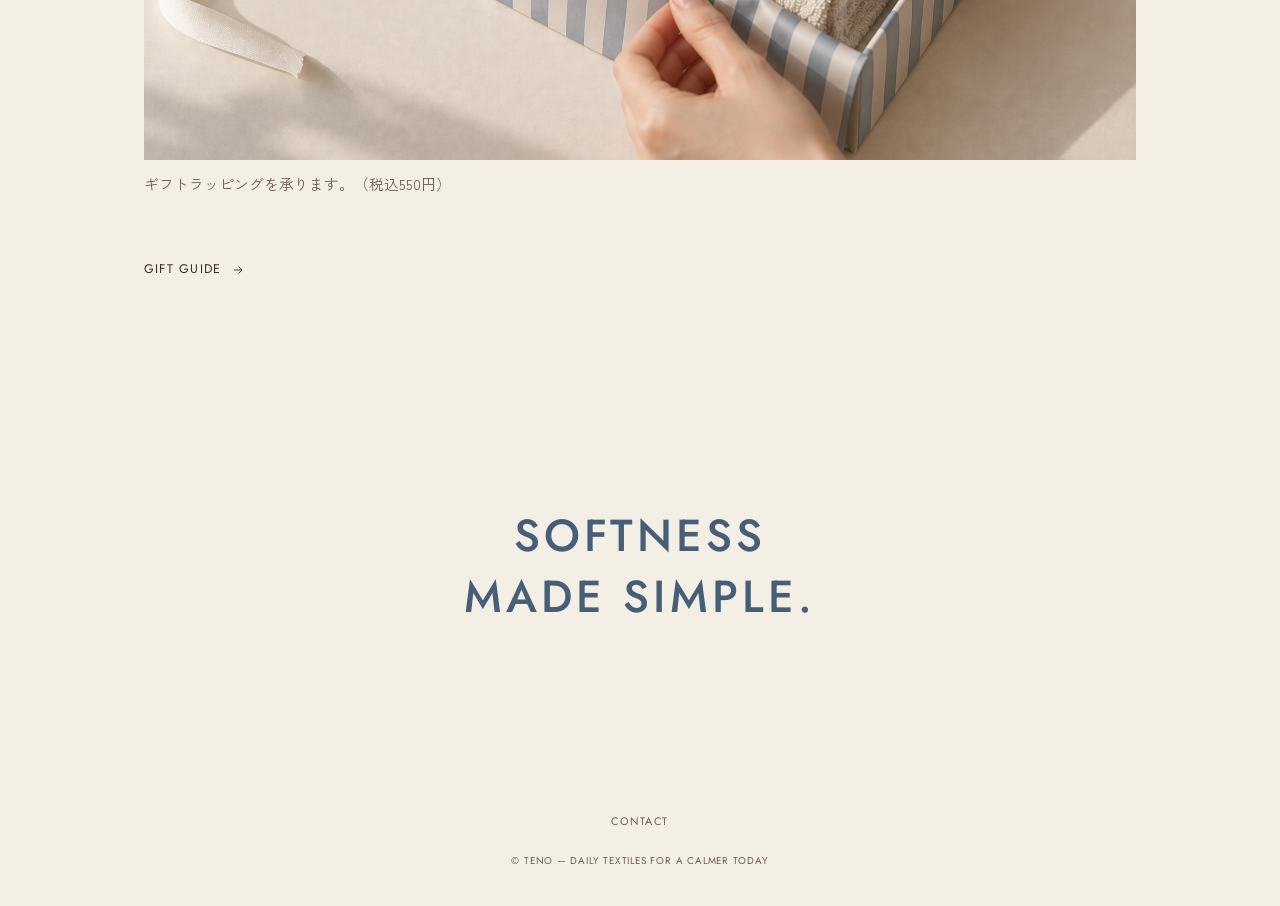
==== commit 13910bc4: "変更内容" ====
--- a/index.html
+++ b/index.html
@@ -32,8 +32,7 @@
     <ul class="nav-links">
       <li><a href="#lineupTrack">LINEUP</a></li>
       <li><a href="#">SHOP</a></li>
-      <li><a href="#">gift</a></li>
-      <li><a href="#">ABOUT</a></li>
+      <li><a href="#">GIFT</a></li>
     </ul>
     <div class="nav-sns">
       <a href="#" aria-label="Instagram">INSTAGRAM</a>
--- a/style.css
+++ b/style.css
@@ -130,7 +130,12 @@
     color: var(--paper);
     transition: color 0.3s ease;
   }
-  header.site.scrolled .logo{ color:#465E78; }
+  header.site.scrolled .logo{
+    letter-spacing: 0.3em;
+    font-size: 1.7rem;
+    font-weight: 500;
+    color:#465E78;
+}
   .menu-btn{
     display:flex;
     flex-direction: column;
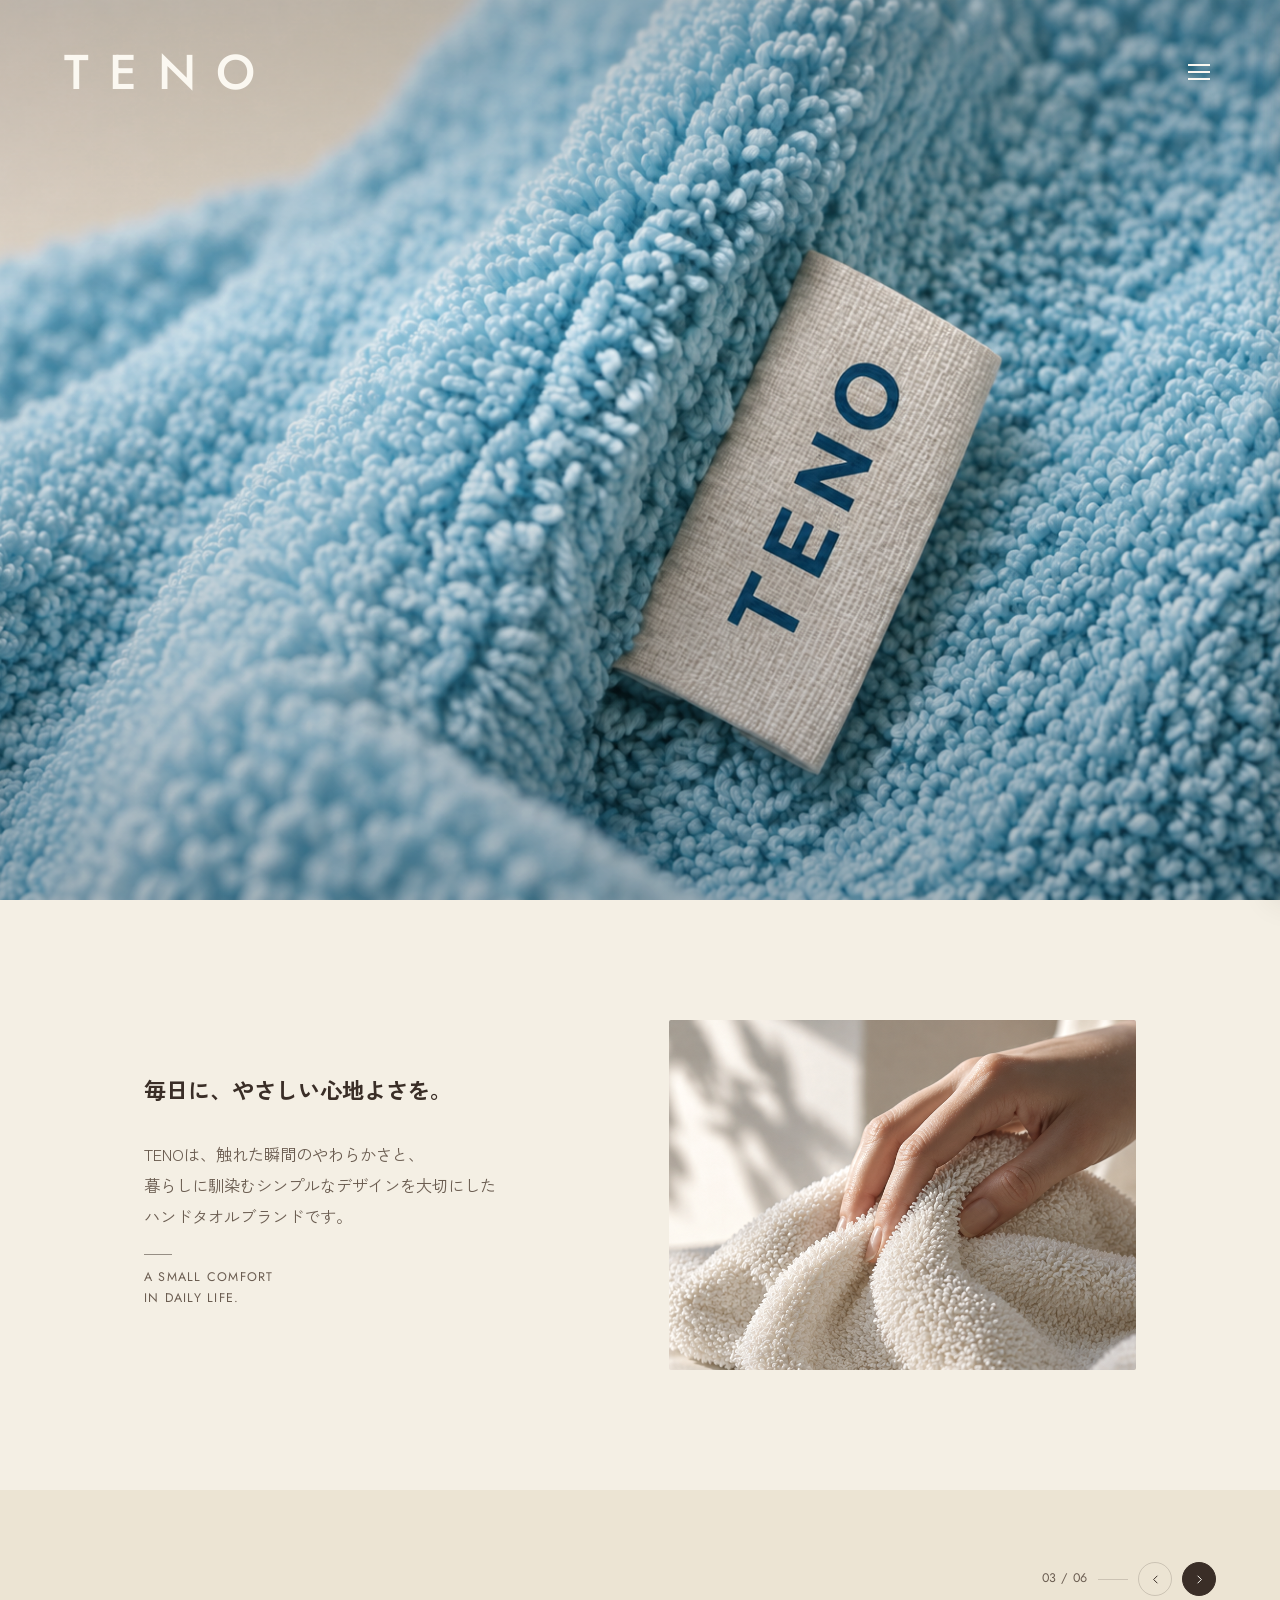
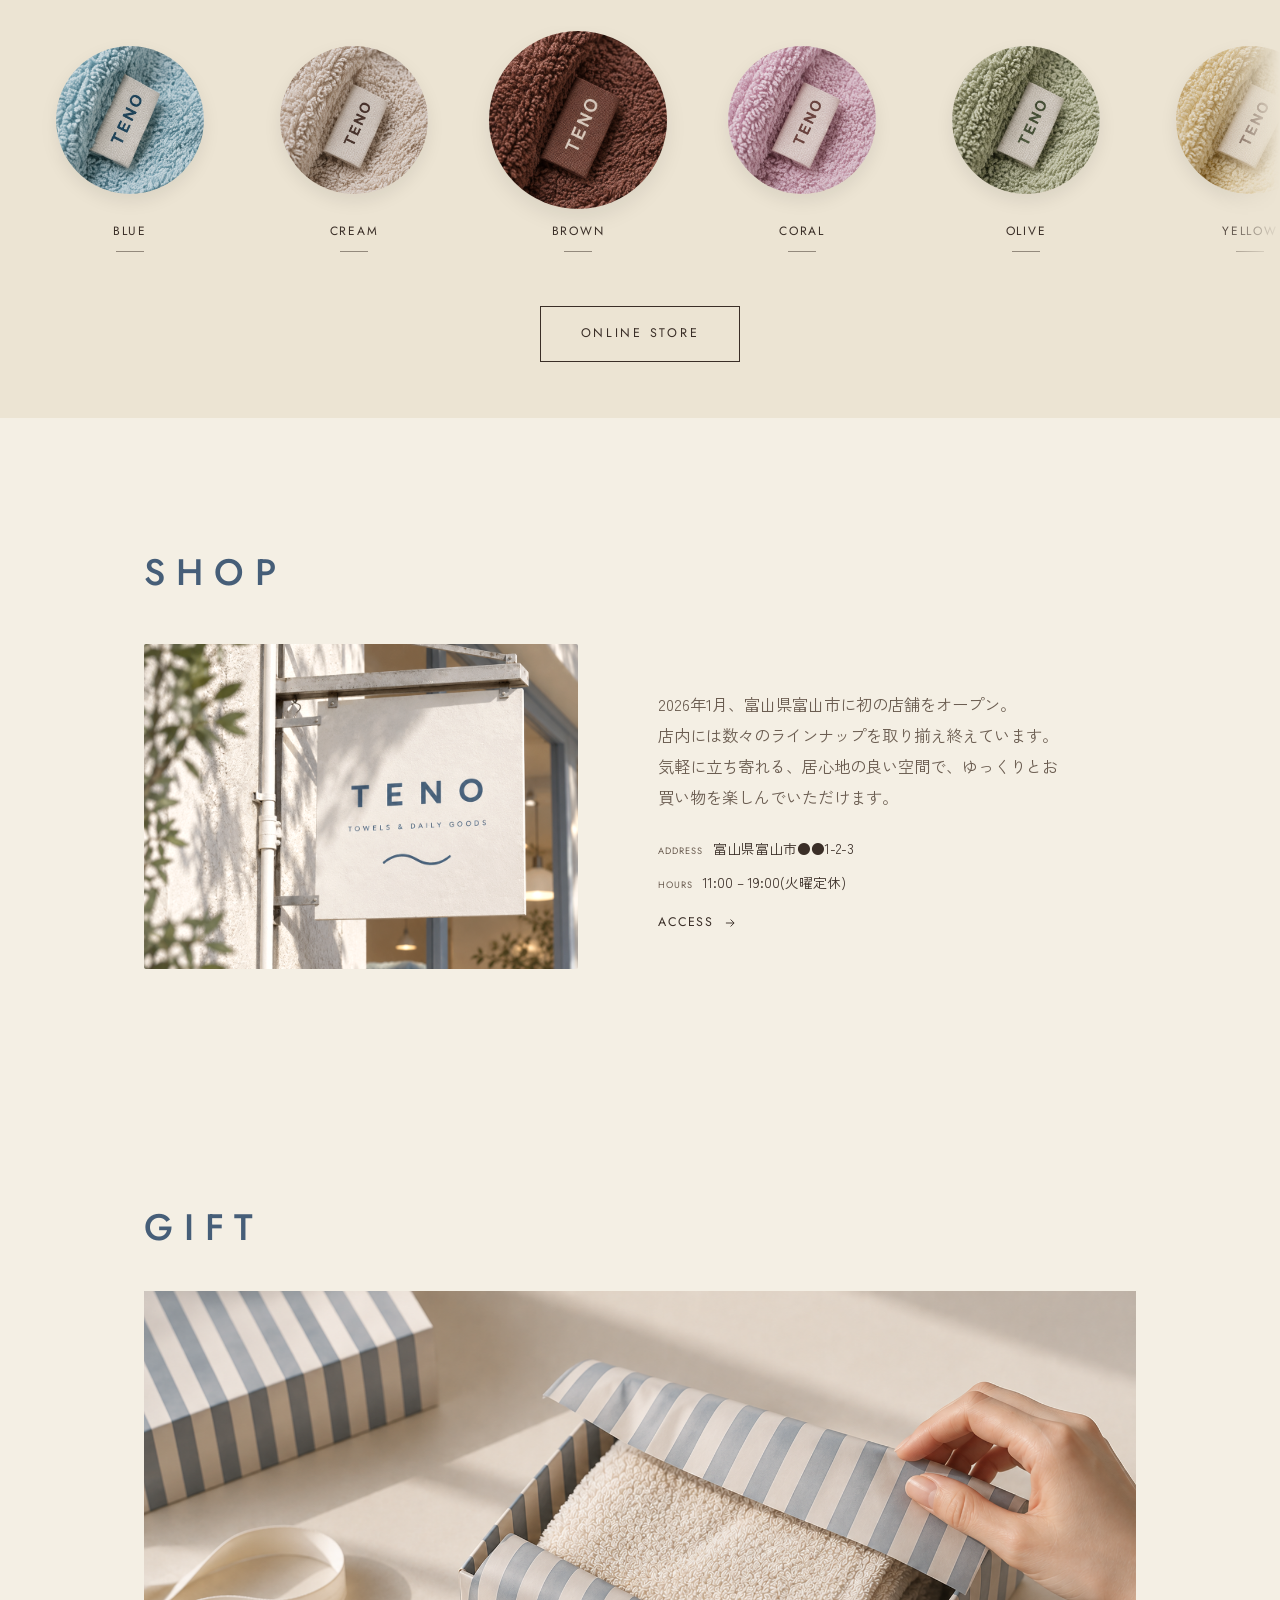
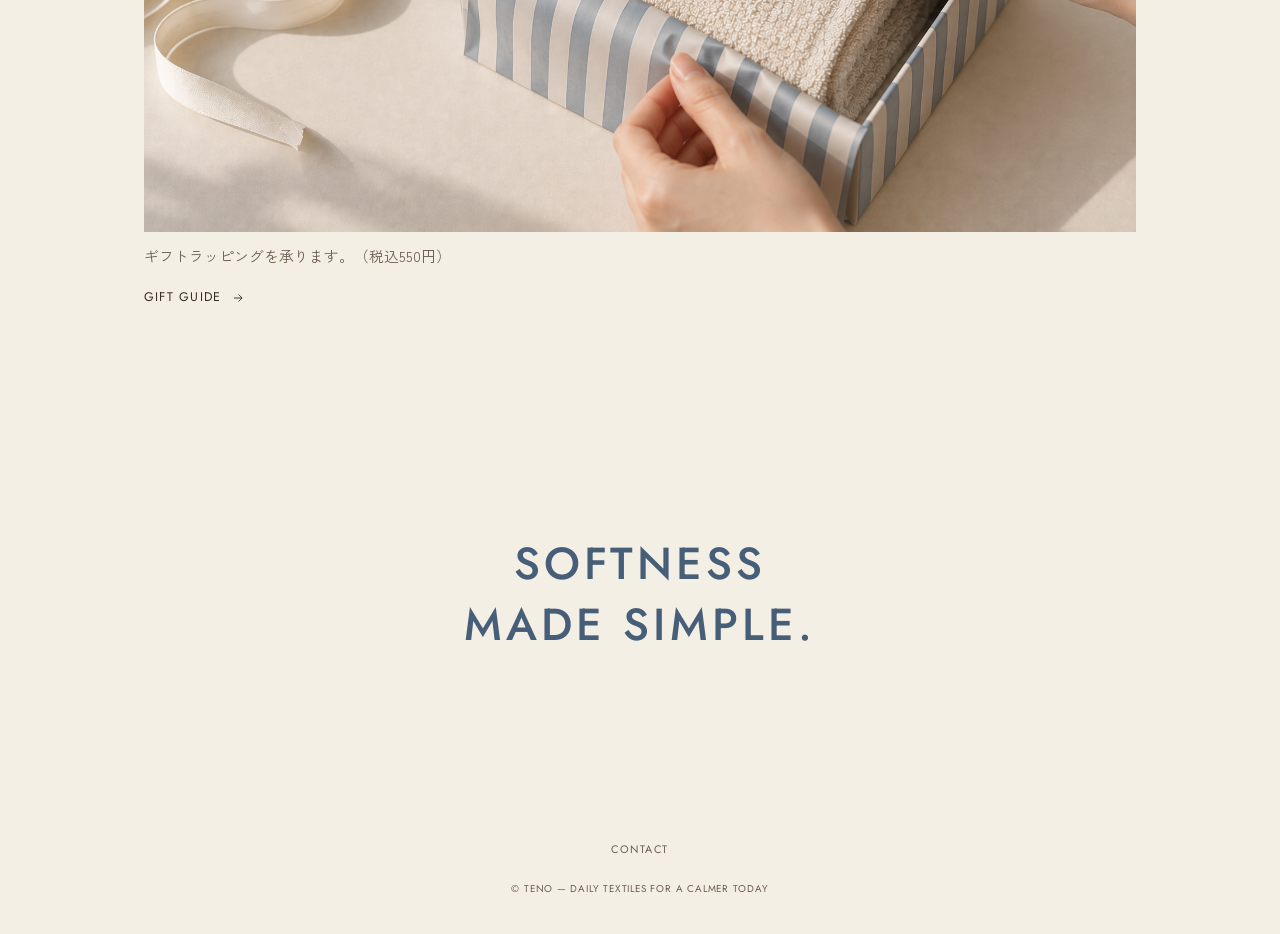
==== commit de5ec67d: "Add files via upload" ====
--- a/index.html
+++ b/index.html
@@ -160,7 +160,6 @@
           </svg>
         </a>
       </div>
-    </div>
   </section>
 
   <!-- CLOSING -->
--- a/style.css
+++ b/style.css
@@ -233,7 +233,7 @@
   /* ============ HERO ============ */
 .hero{
   position: relative;
-  height: 92vh;
+  height: 100vh;
   min-height: 420px;
   overflow: hidden;
 }
@@ -607,7 +607,6 @@
     .swatch{ width: 140px; height: 140px; }
     .lineup-track{ gap: 44px; }
     .gift{ padding: 88px 0 96px; }
-    .gift-head{ margin-bottom: 44px; }
     .closing{ padding: 96px 0 88px; }
     .closing h2{ font-size: 2.3rem; }
     .shop{ padding: 96px 0; }
